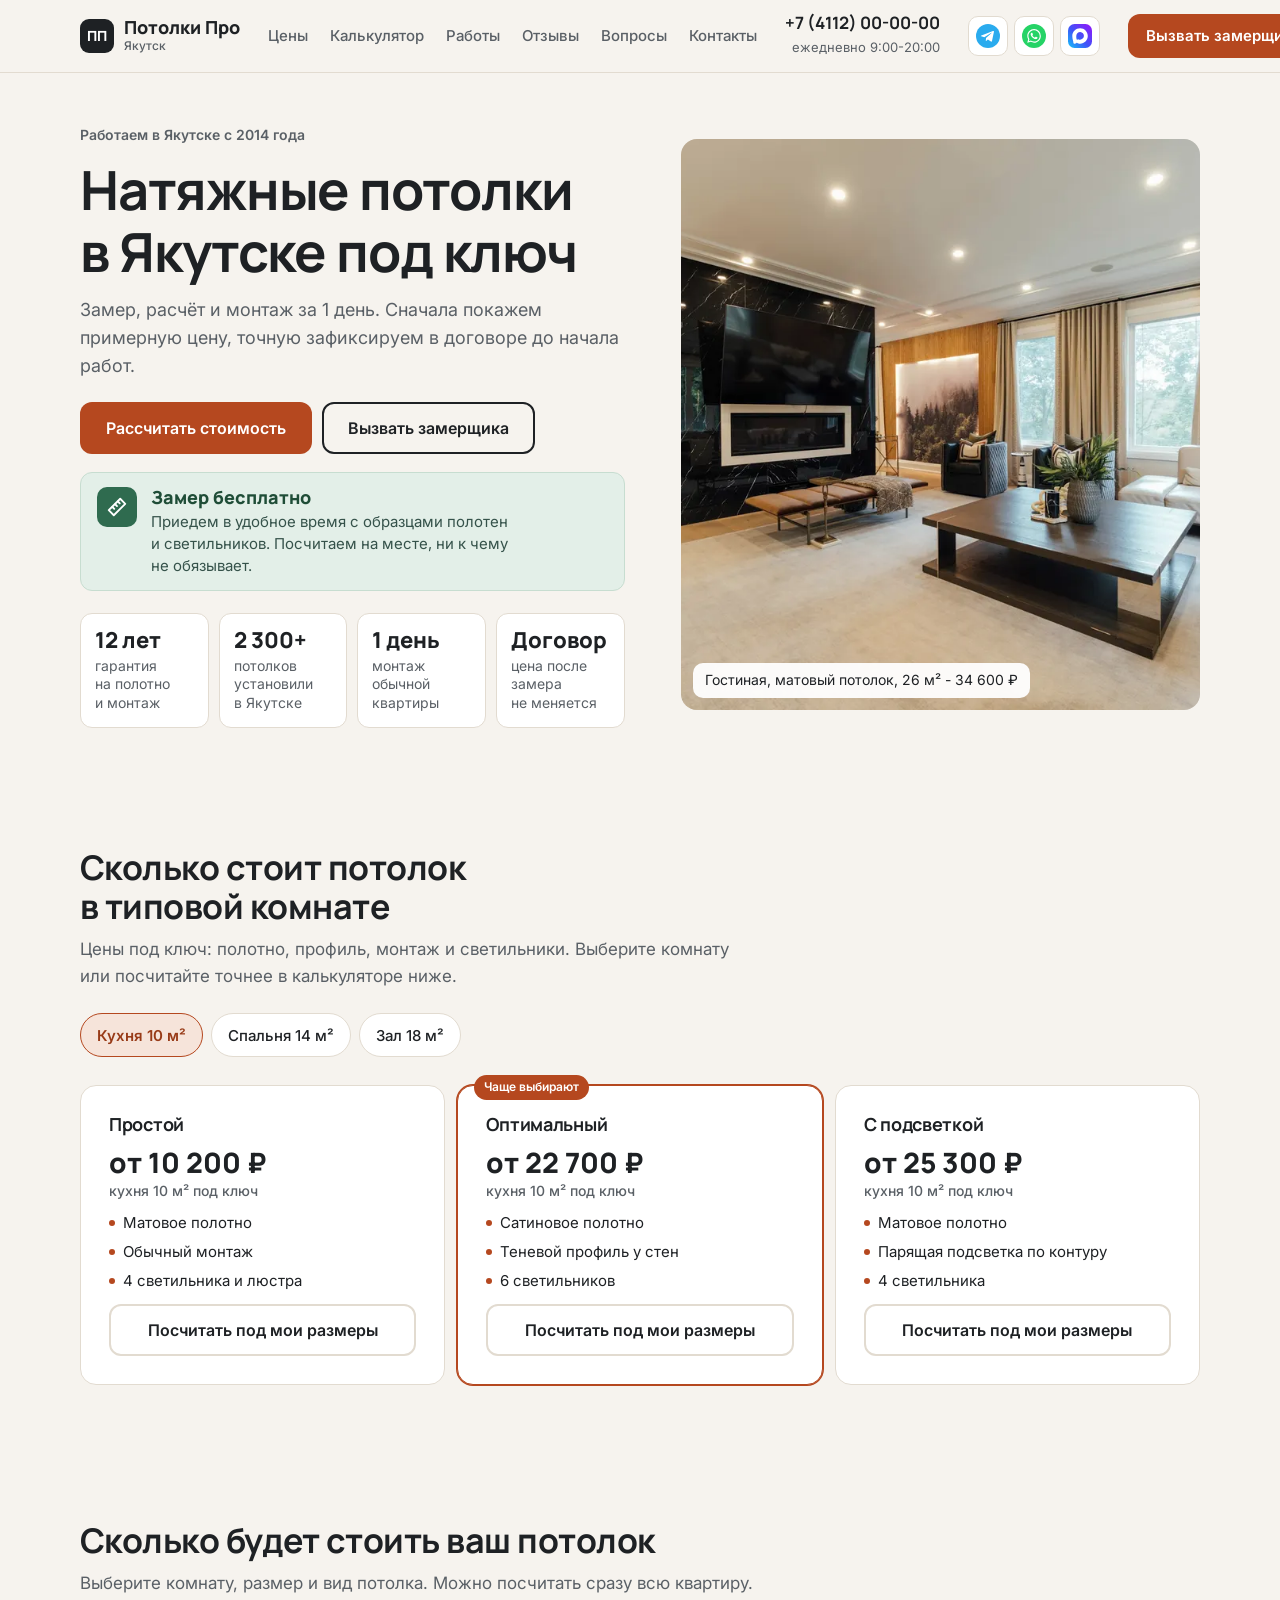
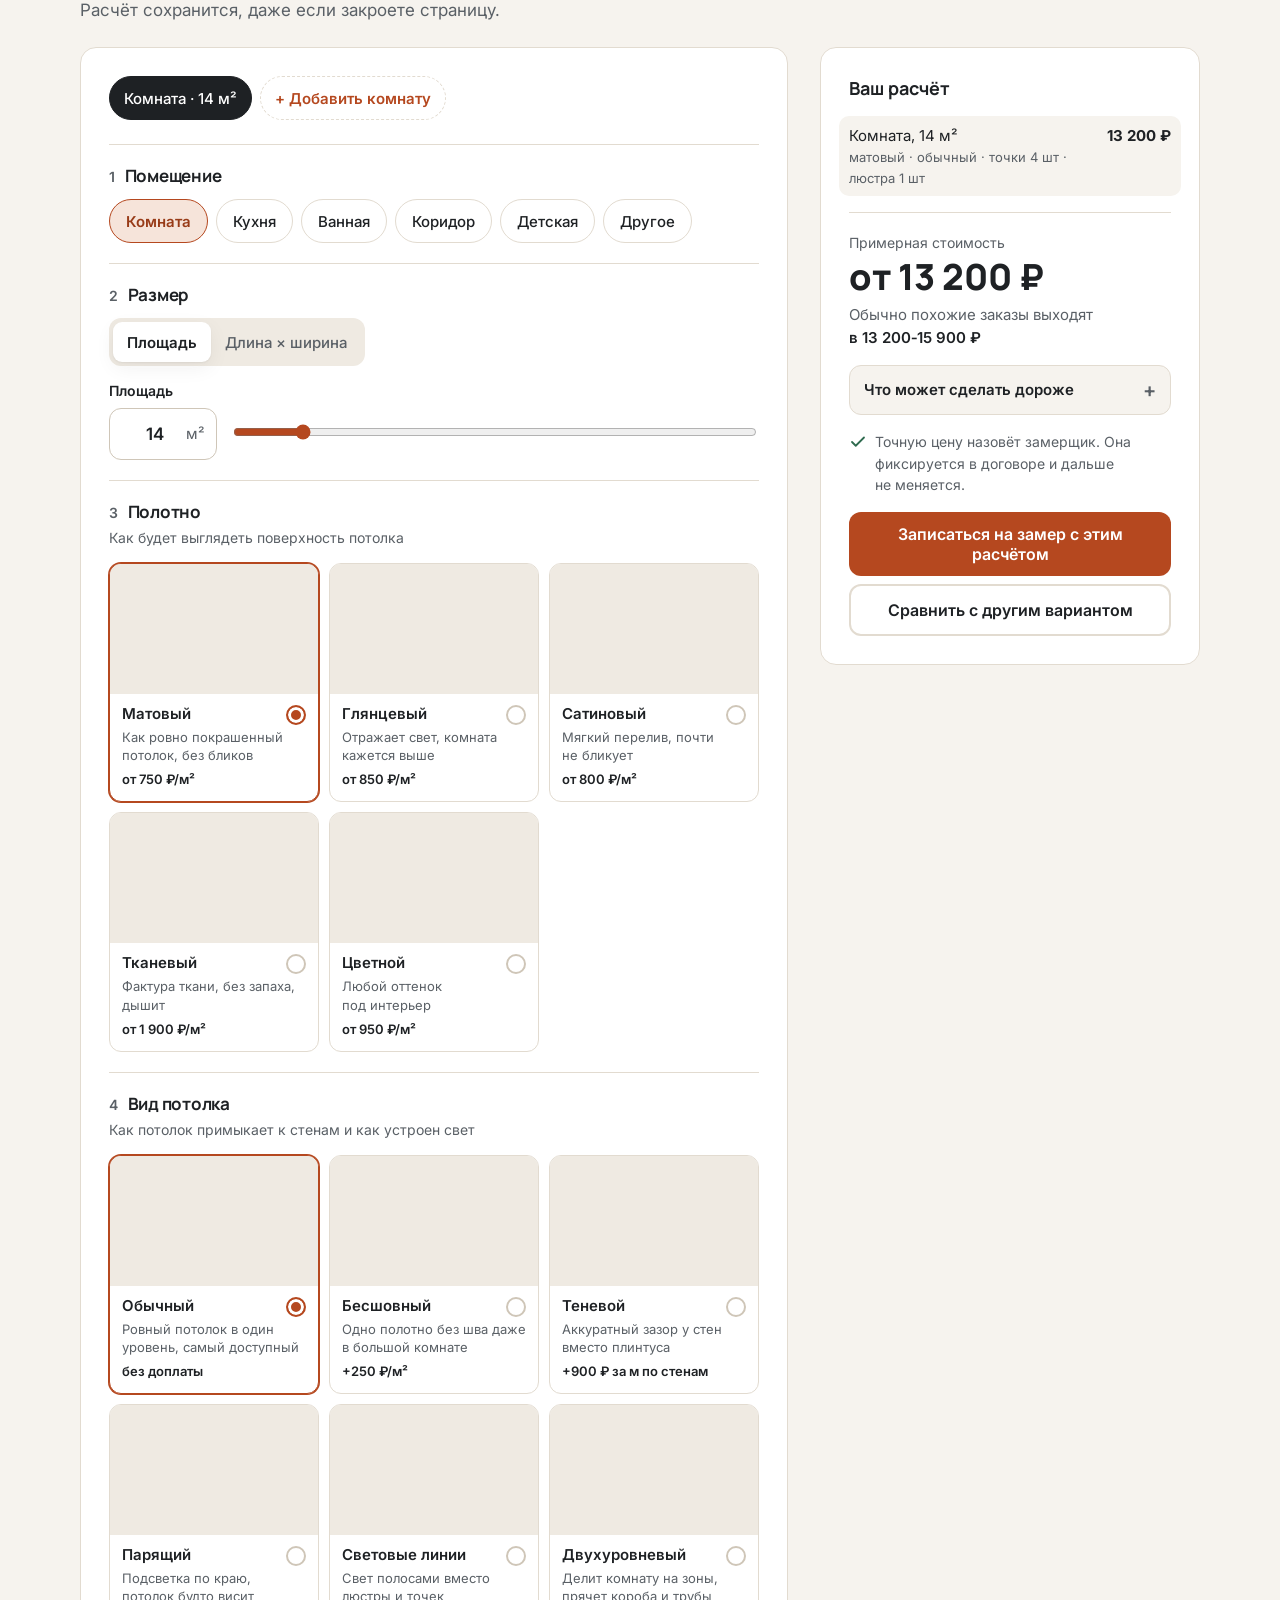
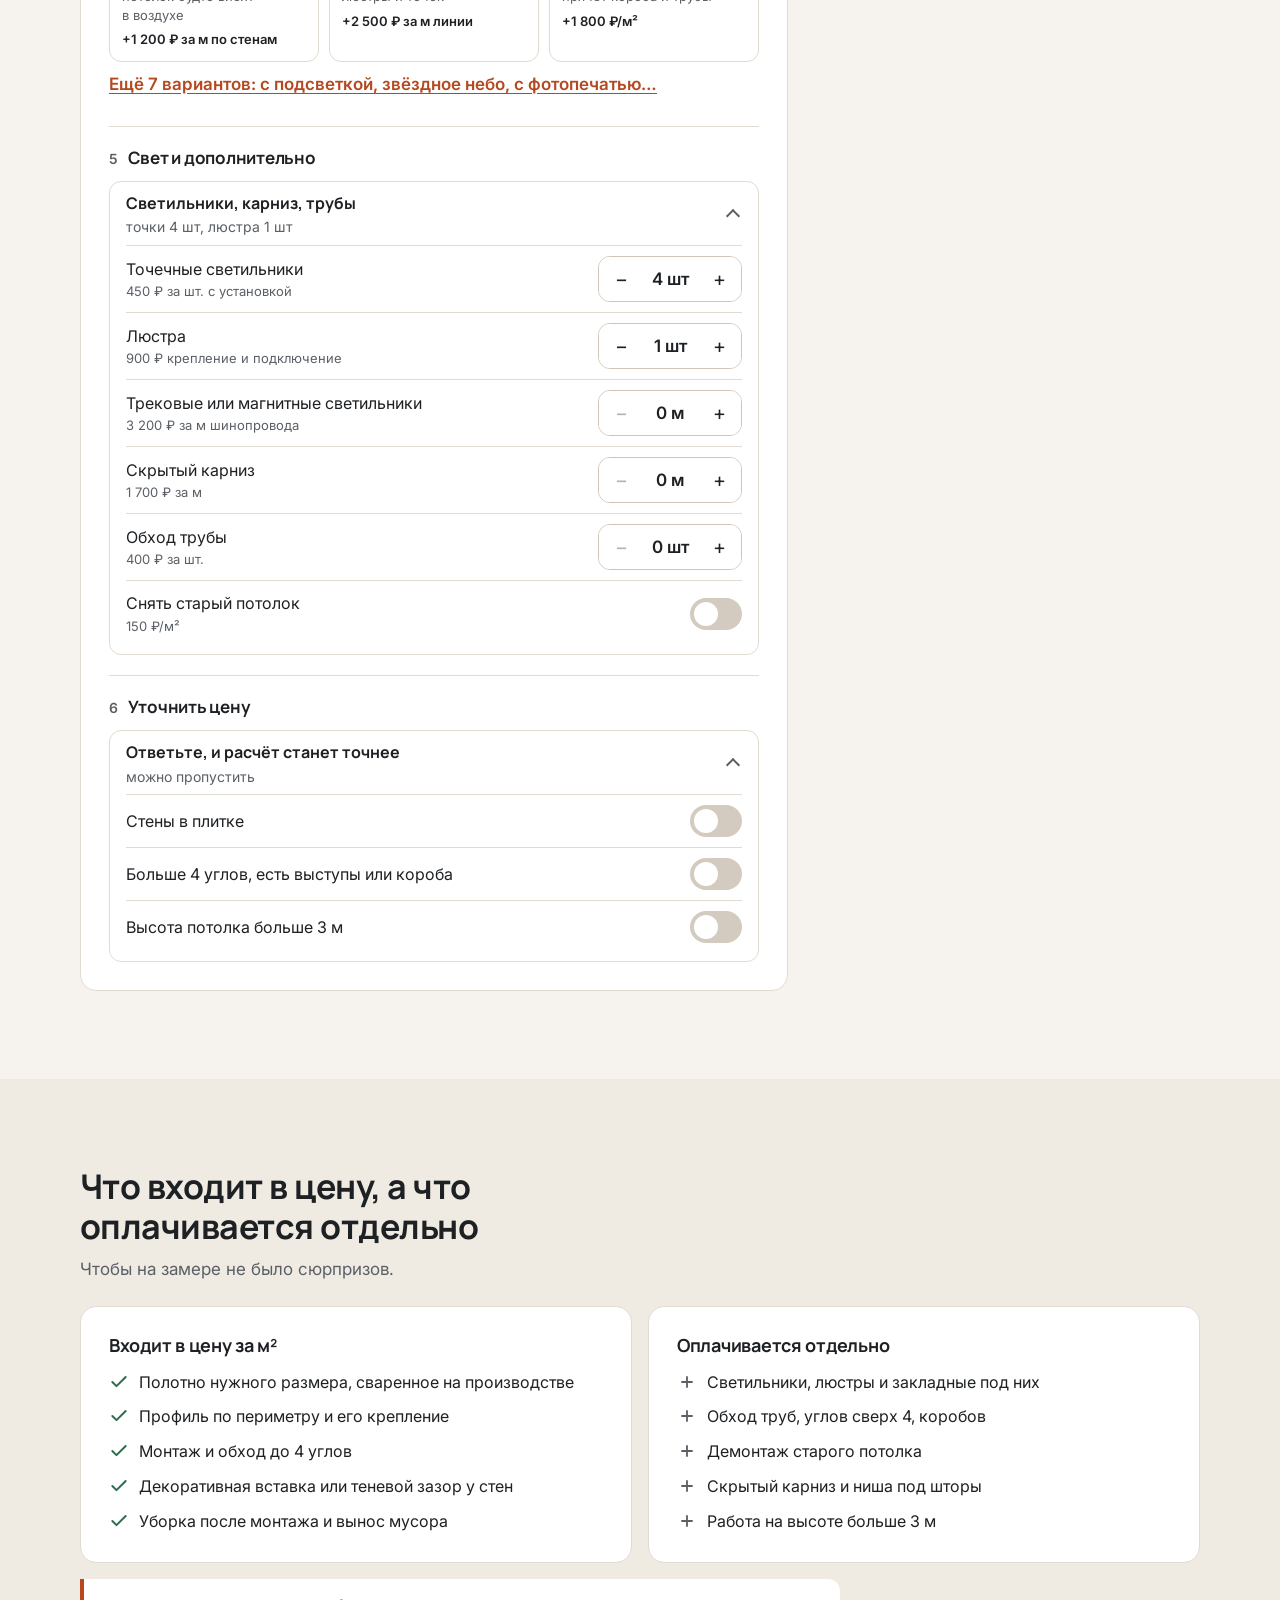
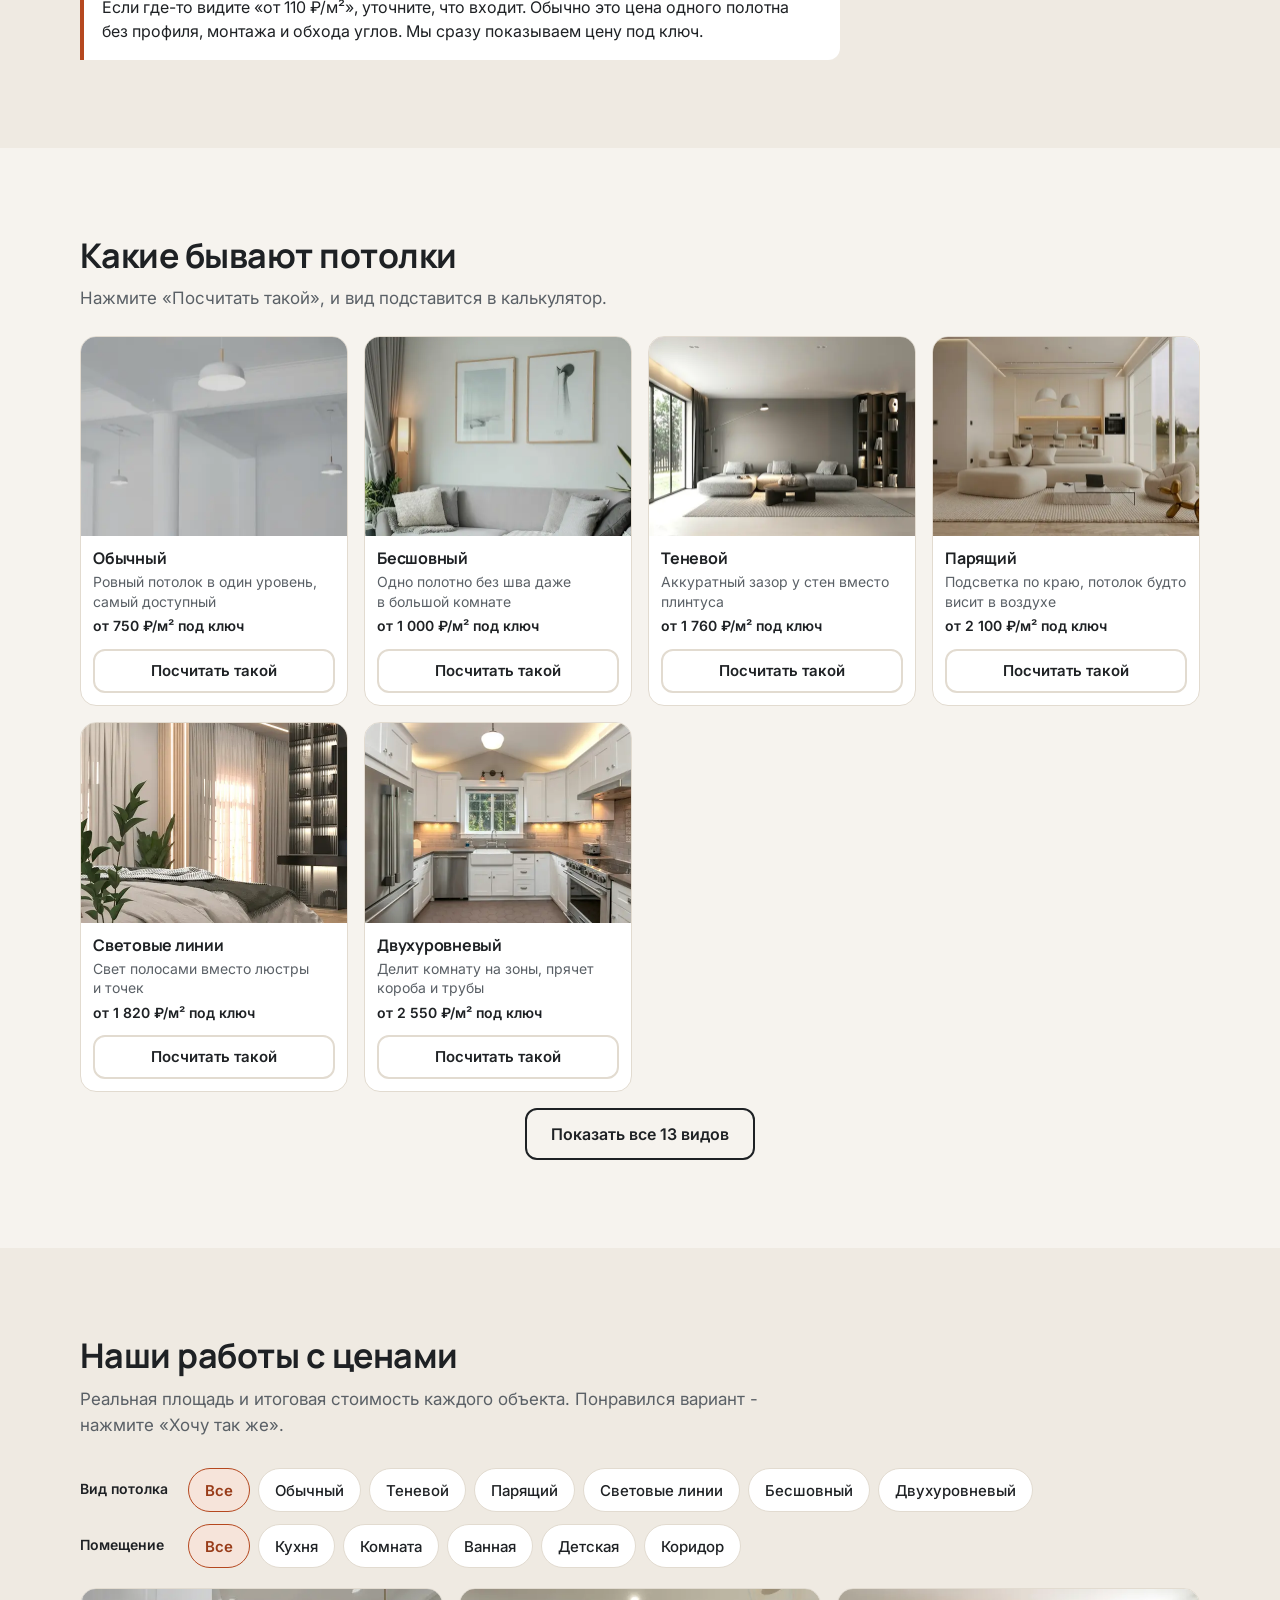
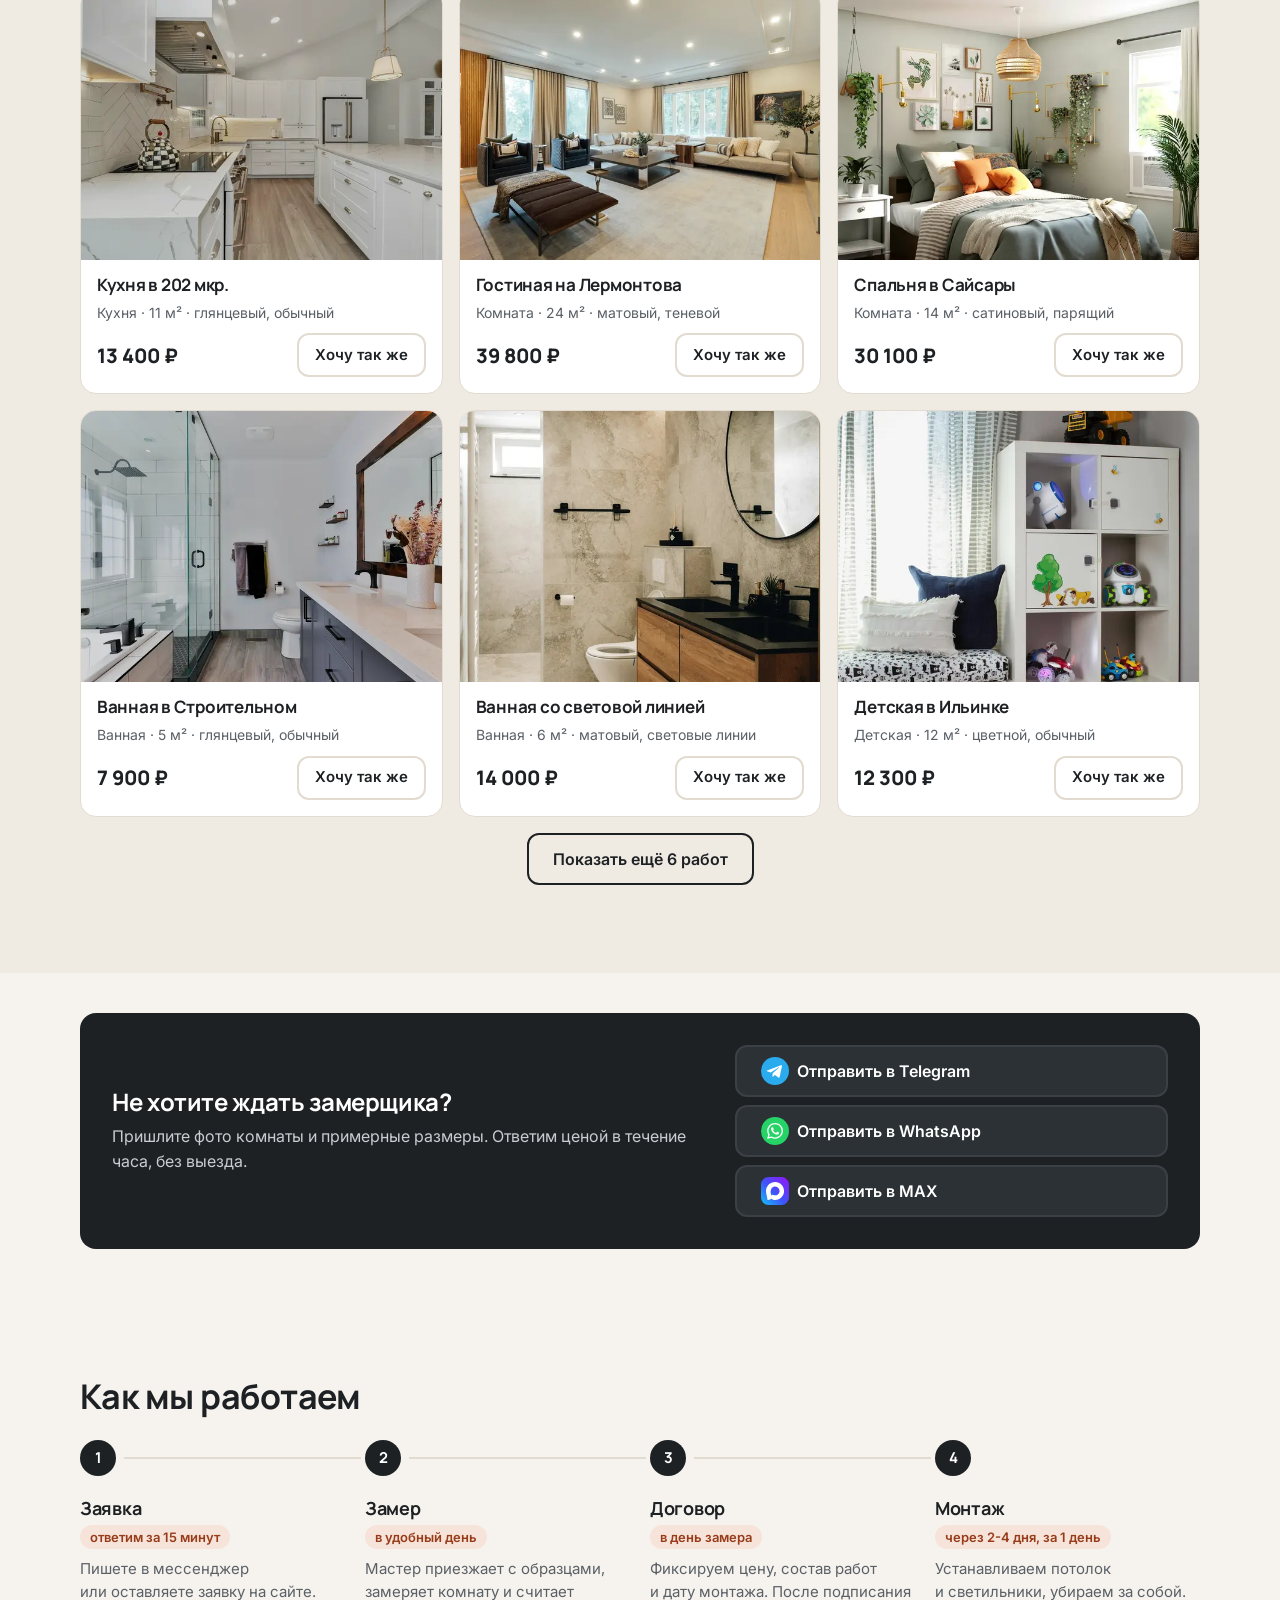
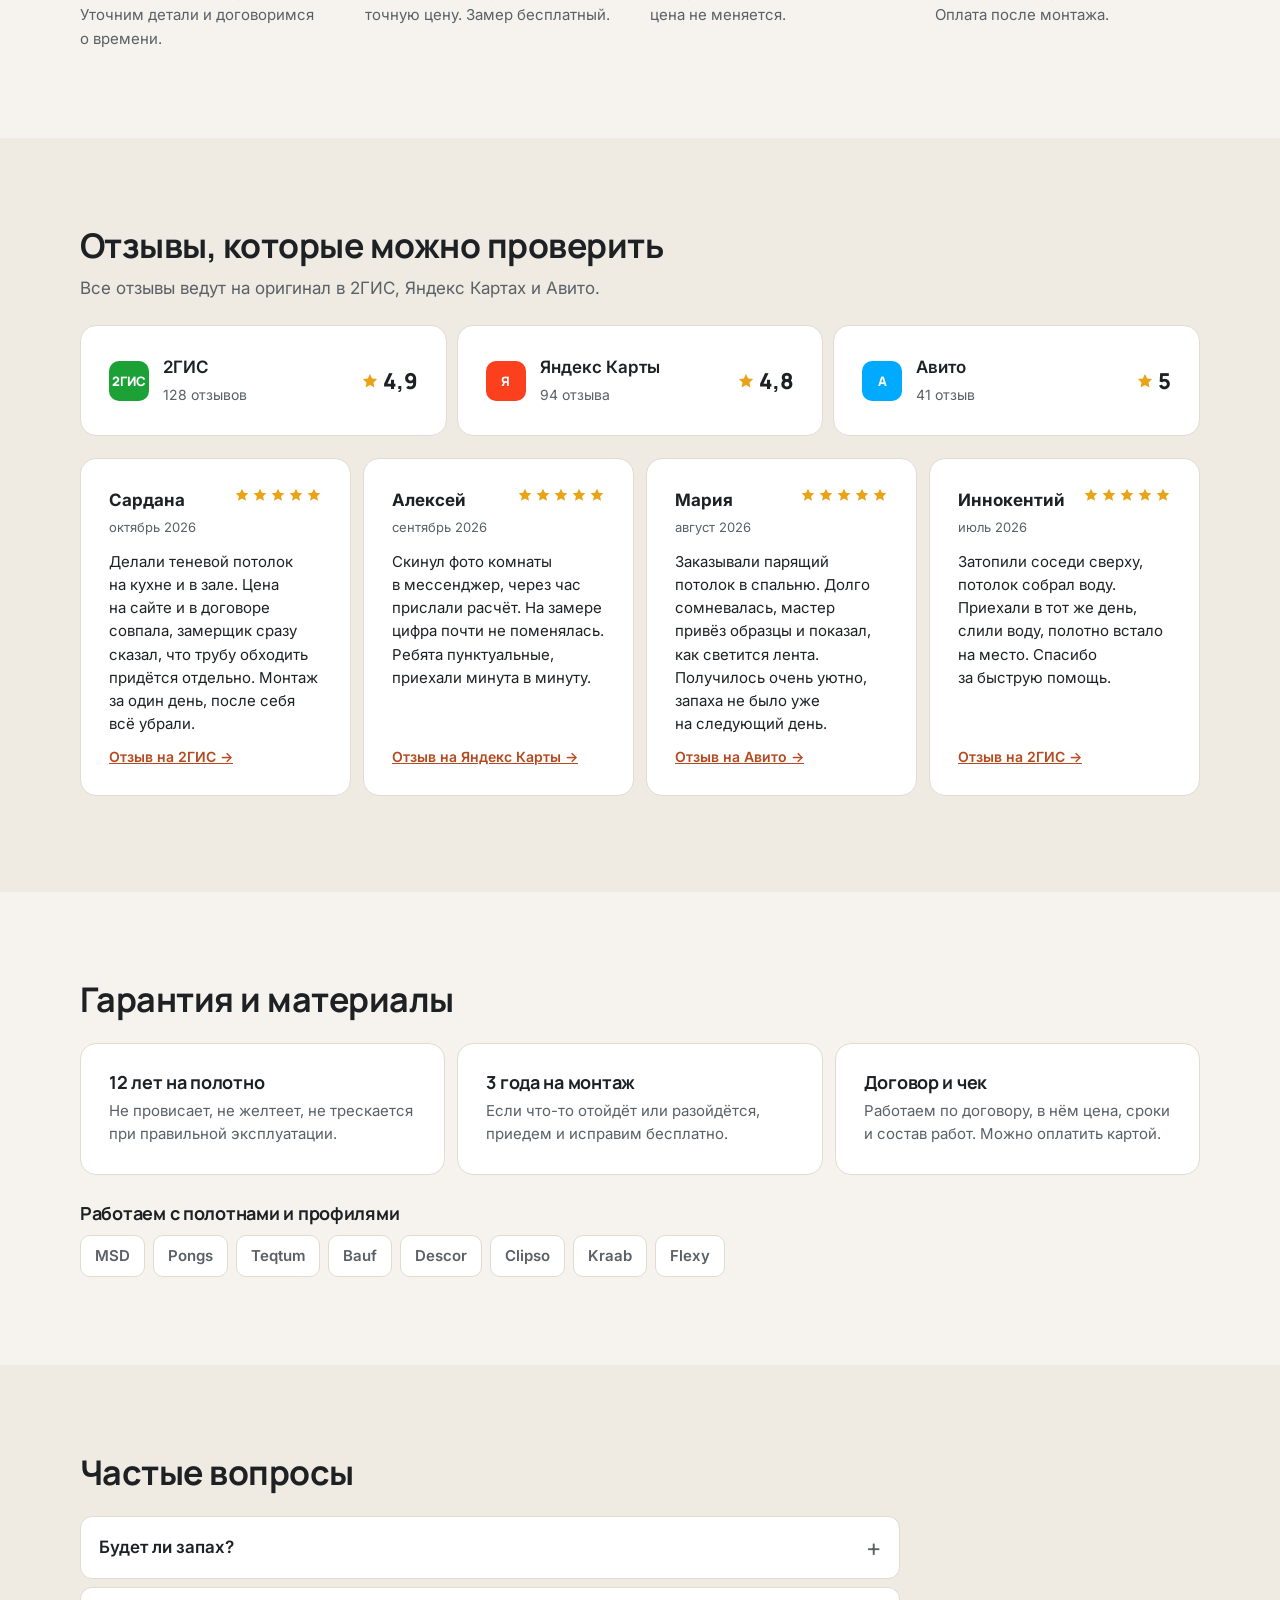
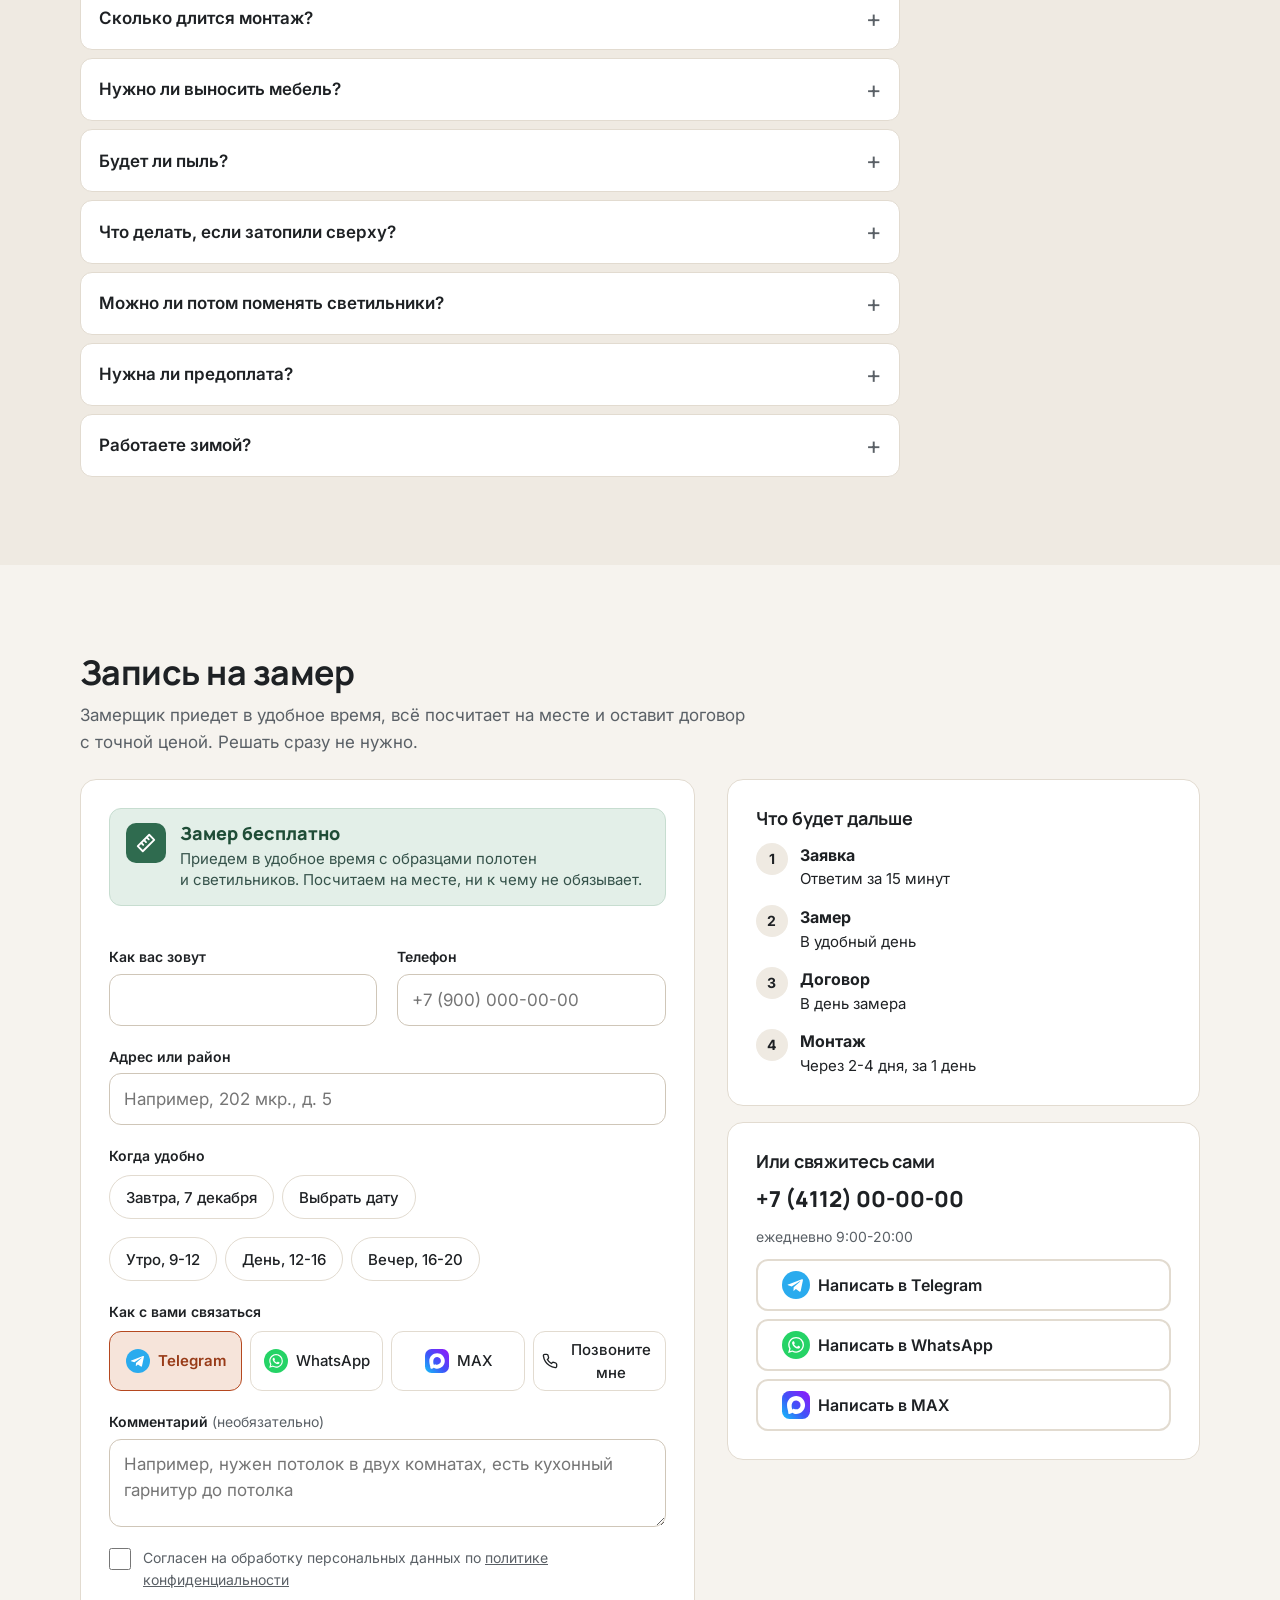
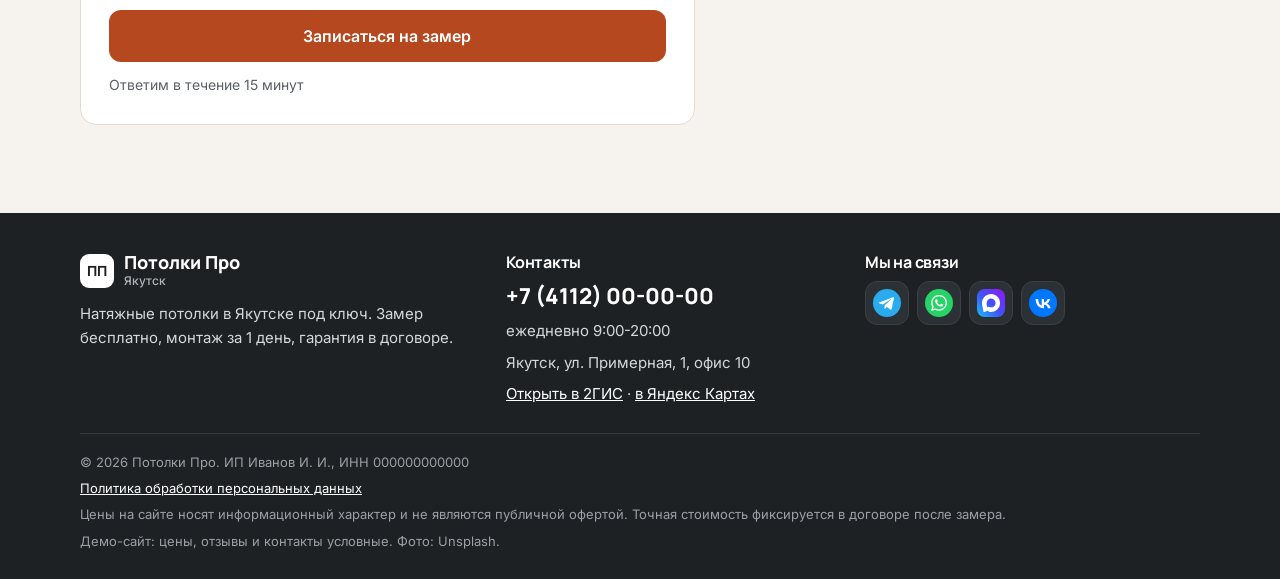
==== index.html @ b4f64ece "Демо-сайт натяжных потолков Co-Authored-By: Claude Opus 5.5 <noreply@anthropic.com>" ====
<!doctype html>
<html lang="ru">
<head>
<meta charset="utf-8">
<meta name="viewport" content="width=device-width, initial-scale=1, viewport-fit=cover">
<!-- SEO: эти строки читают поисковики и соцсети, поменяйте их под клиента (JS они не выполняют) -->
<title>Натяжные потолки в Якутске под ключ - Потолки Про</title>
<meta name="description" content="Натяжные потолки в Якутске: онлайн-расчёт цены за минуту, бесплатный замер, монтаж за 1 день. Цена фиксируется в договоре. Гарантия 12 лет.">
<link rel="canonical" href="https://potolki-demo.github.io/">
<meta property="og:type" content="website">
<meta property="og:locale" content="ru_RU">
<meta property="og:title" content="Натяжные потолки в Якутске под ключ - Потолки Про">
<meta property="og:description" content="Посчитайте цену онлайн и запишитесь на бесплатный замер. Монтаж за 1 день.">
<meta property="og:image" content="https://potolki-demo.github.io/img/og.jpg">
<meta property="og:url" content="https://potolki-demo.github.io/">
<meta name="theme-color" content="#F6F3EE">
<link rel="icon" href="img/favicon.svg" type="image/svg+xml">
<link rel="apple-touch-icon" href="img/icon-180.png">
<link rel="manifest" href="manifest.webmanifest">
<meta name="robots" content="noindex"><!-- демо: не индексировать. Для боевого сайта удалить эту строку -->
<!-- конец SEO-блока -->
<link rel="preconnect" href="https://fonts.googleapis.com">
<link rel="preconnect" href="https://fonts.gstatic.com" crossorigin>
<link rel="preload" as="image" href="img/hero-800.webp" media="(max-width: 1023px)">
<link rel="preload" as="image" href="img/hero-1400.webp" media="(min-width: 1024px)">
<script src="config.js"></script>
<script>
  /* Цвета и шрифты из config.js применяем до отрисовки, чтобы не было мигания */
  (function () {
    var t = (window.SITE_CONFIG || {}).theme || {}, r = document.documentElement.style;
    var map = { accent: "--accent", accentHover: "--accent-hover", accentSoft: "--accent-soft", bg: "--bg", surface2: "--surface-2", text: "--text" };
    for (var k in map) if (t[k]) r.setProperty(map[k], t[k]);
    var h = t.fontHead || "Manrope", b = t.fontBody || "Inter";
    r.setProperty("--font-head", '"' + h + '", system-ui, sans-serif');
    r.setProperty("--font-body", '"' + b + '", system-ui, sans-serif');
    var fams = [h + ":wght@600;700;800"]; if (b !== h) fams.push(b + ":wght@400;500;600");
    var l = document.createElement("link"); l.rel = "stylesheet";
    l.href = "https://fonts.googleapis.com/css2?" + fams.map(function (f) { return "family=" + f.replace(/ /g, "+"); }).join("&") + "&display=swap";
    document.head.appendChild(l);
  })();
</script>
<link rel="stylesheet" href="styles.css">
</head>
<body>
<a class="skip" href="#calc">Перейти к калькулятору</a>

<header class="header" id="header"></header>

<main id="main">
  <section class="hero" id="top"></section>
  <section class="section section--tight" id="prices" aria-labelledby="prices-h"></section>
  <section class="section" id="calc" aria-labelledby="calc-h"></section>
  <section class="section section--alt" id="included" aria-labelledby="included-h"></section>
  <section class="section" id="types" aria-labelledby="types-h"></section>
  <section class="section section--alt" id="works" aria-labelledby="works-h"></section>
  <section class="section section--tight" id="photo-calc"></section>
  <section class="section" id="steps" aria-labelledby="steps-h"></section>
  <section class="section section--alt" id="reviews" aria-labelledby="reviews-h"></section>
  <section class="section" id="guarantee" aria-labelledby="guarantee-h"></section>
  <section class="section section--alt" id="faq" aria-labelledby="faq-h"></section>
  <section class="section" id="booking" aria-labelledby="booking-h"></section>
</main>

<footer class="footer" id="footer"></footer>

<div class="sticky-bar" id="sticky-bar" hidden></div>

<dialog class="lightbox" id="lightbox" aria-label="Фото работы">
  <form method="dialog"><button class="lightbox__close" aria-label="Закрыть">×</button></form>
  <img alt="">
  <p class="lightbox__cap"></p>
</dialog>

<div class="toast" id="toast" role="status" aria-live="polite"></div>

<noscript><p style="padding:20px;text-align:center">Для расчёта стоимости включите JavaScript или позвоните нам.</p></noscript>
<script src="app.js" defer></script>
</body>
</html>
---- styles.css ----
/* Цвета и шрифты задаются в config.js (theme), здесь только значения по умолчанию */
:root {
  --bg: #F6F3EE;
  --surface: #FFFFFF;
  --surface-2: #EFEAE2;
  --line: #E2DBD0;
  --line-strong: #CFC6B8;
  --text: #1E2124;
  --muted: #5A6066;
  --accent: #B5481F;
  --accent-hover: #983B18;
  --accent-soft: #F6E4DA;
  --ok: #2F6B4F;
  --ok-soft: #E3EFE8;
  --error: #B42318;
  --radius: 16px;
  --radius-sm: 12px;
  --font-head: "Manrope", system-ui, sans-serif;
  --font-body: "Inter", system-ui, sans-serif;
  --shadow: 0 1px 2px rgba(30, 33, 36, .06), 0 6px 20px rgba(30, 33, 36, .06);
  --header-h: 60px;
}

*, *::before, *::after { box-sizing: border-box; }
html { -webkit-text-size-adjust: 100%; scroll-behavior: smooth; scroll-padding-top: calc(var(--header-h) + 12px); }
body { margin: 0; background: var(--bg); color: var(--text); font: 400 16px/1.55 var(--font-body); }
body.has-bar { padding-bottom: 76px; }
img { max-width: 100%; display: block; }
h1, h2, h3 { font-family: var(--font-head); line-height: 1.15; margin: 0; letter-spacing: -0.015em; text-wrap: balance; }
h1 { font-size: 34px; font-weight: 700; letter-spacing: -0.02em; }
h2 { font-size: 28px; font-weight: 800; }
h3 { font-size: 18px; font-weight: 700; }
p { margin: 0; }
a { color: inherit; }
button { font: inherit; color: inherit; }
:focus-visible { outline: 3px solid var(--accent); outline-offset: 2px; border-radius: 6px; }
[hidden] { display: none !important; }
.visually-hidden { position: absolute !important; width: 1px; height: 1px; overflow: hidden; clip: rect(0 0 0 0); white-space: nowrap; }
.skip { position: absolute; left: 12px; top: -60px; z-index: 100; background: var(--text); color: #fff; padding: 10px 14px; border-radius: 10px; }
.skip:focus { top: 12px; }

.container { width: 100%; max-width: 1200px; margin: 0 auto; padding: 0 20px; }
.section { padding: 56px 0; }
.section--tight { padding: 32px 0; }
.section--alt { background: var(--surface-2); }
.section__head { max-width: 680px; margin-bottom: 24px; }
.section__head p { color: var(--muted); margin-top: 10px; font-size: 17px; }
.muted { color: var(--muted); }
.small { font-size: 14px; }
.panel { background: var(--surface); border: 1px solid var(--line); border-radius: var(--radius); padding: 20px; min-width: 0; }

/* ---------- Кнопки ---------- */
.btn {
  display: inline-flex; align-items: center; justify-content: center; gap: 8px;
  min-height: 52px; padding: 10px 24px; border-radius: 12px; border: 2px solid transparent;
  font: 600 16px/1.25 var(--font-body); text-decoration: none; text-align: center; cursor: pointer;
  transition: background-color .18s, border-color .18s, color .18s;
}
.btn--primary { background: var(--accent); color: #fff; }
.btn--primary:hover { background: var(--accent-hover); }
.btn--ghost { background: transparent; border-color: var(--text); }
.btn--ghost:hover { background: var(--text); color: #fff; }
.btn--light { background: var(--surface); border-color: var(--line); }
.btn--light:hover { border-color: var(--text); }
.btn--block { width: 100%; }
.btn--sm { min-height: 44px; padding: 8px 16px; font-size: 15px; }
.link-btn { background: none; border: 0; padding: 0; min-height: 44px; color: var(--accent); font-weight: 600; cursor: pointer; text-decoration: underline; text-underline-offset: 3px; }
.link-btn:hover { color: var(--accent-hover); }

/* ---------- Иконки мессенджеров ---------- */
.mi { display: inline-grid; place-items: center; width: 24px; height: 24px; border-radius: 50%; flex: none; color: #fff; }
.mi svg { width: 100%; height: 100%; display: block; }
.mi--lg { width: 28px; height: 28px; }
.socials { display: flex; gap: 8px; flex-wrap: wrap; }
.social { width: 44px; height: 44px; border-radius: 12px; display: grid; place-items: center; background: var(--surface); border: 1px solid var(--line); transition: border-color .18s; }
.social:hover { border-color: var(--text); }
.social .mi { width: 28px; height: 28px; }

/* ---------- Шапка ---------- */
.header { position: sticky; top: 0; z-index: 40; background: rgba(246, 243, 238, .97); border-bottom: 1px solid var(--line); }
.header__row { display: flex; align-items: center; gap: 12px; height: var(--header-h); }
.logo { display: flex; align-items: center; gap: 10px; text-decoration: none; font: 800 18px/1 var(--font-head); white-space: nowrap; }
.logo__mark { width: 34px; height: 34px; border-radius: 9px; background: var(--text); display: grid; place-items: center; color: #fff; font-size: 14px; flex: none; }
.logo__img { height: 36px; width: auto; }
.logo__city { display: block; font: 500 12px/1.2 var(--font-body); color: var(--muted); margin-top: 3px; }
.nav { display: none; }
.header__contacts { display: none; }
.header__msg { display: none; }
.header__actions { margin-left: auto; display: flex; gap: 8px; align-items: center; }
.icon-btn { width: 44px; height: 44px; border-radius: 12px; border: 1px solid var(--line); background: var(--surface); display: grid; place-items: center; cursor: pointer; text-decoration: none; }
.icon-btn svg { width: 20px; height: 20px; }
.header__cta { display: none; }
.mnav { border-top: 1px solid var(--line); background: var(--bg); padding: 8px 20px 20px; }
.mnav a.mnav__link { display: flex; align-items: center; min-height: 48px; text-decoration: none; font-size: 17px; font-weight: 500; border-bottom: 1px solid var(--line); }
.mnav__bottom { display: grid; gap: 12px; margin-top: 16px; }
.mnav__phone { font: 700 20px var(--font-head); text-decoration: none; }

/* ---------- Первый экран ---------- */
.hero { padding: 24px 0 40px; }
.hero__grid { display: grid; gap: 24px; }
.hero__eyebrow { display: inline-block; font-size: 14px; font-weight: 600; color: var(--muted); margin-bottom: 12px; }
.hero__lead { font-size: 18px; color: var(--muted); margin-top: 14px; max-width: 34em; }
.hero__cta { display: grid; gap: 10px; margin-top: 22px; }
.measure {
  display: flex; gap: 14px; align-items: flex-start; margin-top: 18px;
  background: var(--ok-soft); border: 1px solid #C7DDD0; border-radius: var(--radius-sm); padding: 14px 16px;
}
.measure__icon { width: 40px; height: 40px; border-radius: 10px; background: var(--ok); color: #fff; display: grid; place-items: center; flex: none; }
.measure__icon svg { width: 22px; height: 22px; }
.measure__title { font: 800 18px/1.2 var(--font-head); color: #1F4D37; display: block; }
.measure__text { font-size: 15px; color: #35524A; margin-top: 3px; display: block; line-height: 1.45; }
.facts { display: grid; grid-template-columns: 1fr 1fr; gap: 10px; margin: 22px 0 0; padding: 0; list-style: none; }
.fact { background: var(--surface); border: 1px solid var(--line); border-radius: var(--radius-sm); padding: 14px; }
.fact__num { font: 800 22px/1.1 var(--font-head); display: block; white-space: nowrap; }
.fact__txt { font-size: 14px; color: var(--muted); display: block; margin-top: 4px; line-height: 1.35; }
.hero__media { position: relative; border-radius: var(--radius); overflow: hidden; background: var(--surface-2); aspect-ratio: 4 / 3; }
.hero__media img { width: 100%; height: 100%; object-fit: cover; }
.photo-cap { position: absolute; left: 12px; bottom: 12px; right: 12px; width: fit-content; max-width: calc(100% - 24px); background: rgba(255, 255, 255, .94); border-radius: 10px; padding: 8px 12px; font-size: 14px; line-height: 1.35; }

/* ---------- Чипы, переключатели ---------- */
.chips { display: flex; flex-wrap: wrap; gap: 8px; margin-top: 12px; }
.chip { min-height: 44px; padding: 8px 16px; border-radius: 999px; border: 1px solid var(--line); background: var(--surface); font-size: 15px; font-weight: 500; cursor: pointer; display: inline-flex; align-items: center; gap: 6px; transition: border-color .18s, background-color .18s; text-align: left; }
.chip:hover { border-color: var(--text); }
.chip:disabled { opacity: .45; cursor: not-allowed; text-decoration: line-through; }
.chip:disabled:hover { border-color: var(--line); }
.chip[aria-pressed="true"] { background: var(--accent-soft); border-color: var(--accent); color: var(--accent-hover); font-weight: 600; }
.chips--scroll { flex-wrap: nowrap; overflow-x: auto; margin-left: -20px; margin-right: -20px; padding: 0 20px 4px; scrollbar-width: none; }
.chips--scroll::-webkit-scrollbar { display: none; }
.chips--scroll .chip { flex: none; white-space: nowrap; }
.segmented { display: inline-flex; padding: 4px; background: var(--surface-2); border-radius: 12px; margin-top: 12px; }
.segmented button { min-height: 40px; padding: 0 14px; border: 0; border-radius: 9px; background: transparent; font-size: 15px; font-weight: 500; color: var(--muted); cursor: pointer; }
.segmented button[aria-pressed="true"] { background: var(--surface); color: var(--text); font-weight: 600; box-shadow: var(--shadow); }

/* ---------- Готовые наборы ---------- */
.sets { display: flex; gap: 12px; overflow-x: auto; scroll-snap-type: x mandatory; margin: 16px -20px 0; padding: 4px 20px 8px; scrollbar-width: none; }
.sets::-webkit-scrollbar { display: none; }
.set { flex: 0 0 82%; scroll-snap-align: center; display: flex; flex-direction: column; gap: 12px; position: relative; }
.set--popular { border-color: var(--accent); box-shadow: 0 0 0 1px var(--accent); }
.set__badge { position: absolute; top: -11px; left: 16px; background: var(--accent); color: #fff; font-size: 12px; font-weight: 600; padding: 3px 10px; border-radius: 999px; }
.set__price { font: 800 28px/1.1 var(--font-head); }
.set__price small { font: 500 14px var(--font-body); color: var(--muted); display: block; margin-top: 4px; }
.set ul { margin: 0; padding: 0; list-style: none; display: grid; gap: 6px; font-size: 15px; }
.set li { display: flex; gap: 8px; }
.set li::before { content: ""; width: 6px; height: 6px; border-radius: 50%; background: var(--accent); margin-top: 9px; flex: none; }
.set .btn { margin-top: auto; }

/* ---------- Калькулятор ---------- */
.calc { display: grid; grid-template-columns: minmax(0, 1fr); gap: 20px; align-items: start; }
.rooms { display: flex; gap: 8px; overflow-x: auto; margin: 0 -20px; padding: 0 20px 4px; scrollbar-width: none; }
.rooms::-webkit-scrollbar { display: none; }
.room-tab { flex: none; min-height: 44px; padding: 0 14px; border-radius: 999px; border: 1px solid var(--line); background: var(--surface); font-size: 15px; font-weight: 500; cursor: pointer; white-space: nowrap; }
.room-tab[aria-selected="true"] { background: var(--text); border-color: var(--text); color: #fff; }
.room-tab--add { border-style: dashed; color: var(--accent); font-weight: 600; }
.step { padding-top: 20px; margin-top: 20px; border-top: 1px solid var(--line); }
.step:first-of-type { border-top: 0; margin-top: 4px; }
.step__title { font: 700 17px/1.3 var(--font-head); display: flex; gap: 10px; align-items: baseline; margin: 0; }
.step__n { color: var(--muted); font-weight: 600; font-size: 14px; font-family: var(--font-body); }
.step__hint { color: var(--muted); font-size: 14px; margin-top: 4px; }
.size-row { display: flex; align-items: flex-end; gap: 10px; margin-top: 14px; flex-wrap: wrap; }
.size-area { display: flex; align-items: center; gap: 14px; margin-top: 14px; }
.range { flex: 1; accent-color: var(--accent); height: 44px; min-width: 0; }
.field { display: grid; gap: 6px; align-content: start; }
.field label, .field__label { font-size: 14px; font-weight: 600; }
.field__opt { font-weight: 400; color: var(--muted); }
.input { min-height: 52px; width: 100%; padding: 0 14px; border: 1px solid var(--line-strong); border-radius: 12px; background: #fff; font: 400 17px var(--font-body); color: var(--text); }
textarea.input { padding: 12px 14px; min-height: 88px; resize: vertical; line-height: 1.5; }
.input:focus { outline: 3px solid var(--accent-soft); border-color: var(--accent); }
.input--num { width: 108px; text-align: center; font-weight: 600; padding-right: 30px; }
.input-unit { position: relative; }
.input-unit span { position: absolute; right: 12px; top: 50%; transform: translateY(-50%); color: var(--muted); font-size: 15px; pointer-events: none; }
.size-x { font-size: 20px; color: var(--muted); padding-bottom: 13px; }
.size-total { padding-bottom: 14px; }
.size-total b { font-family: var(--font-head); font-size: 18px; }
.field__error { color: var(--error); font-size: 14px; }
.input[aria-invalid="true"] { border-color: var(--error); }

/* Карточки с фото */
.options { display: grid; grid-auto-flow: column; grid-auto-columns: 44%; gap: 10px; overflow-x: auto; scroll-snap-type: x proximity; margin: 14px -20px 0; padding: 2px 20px 6px; scrollbar-width: none; }
.options::-webkit-scrollbar { display: none; }
.option { text-align: left; padding: 0; border: 1px solid var(--line); border-radius: 12px; background: var(--surface); cursor: pointer; overflow: hidden; display: flex; flex-direction: column; scroll-snap-align: start; transition: border-color .18s, box-shadow .18s; }
.option:hover { border-color: #B9AE9E; }
.option[aria-pressed="true"] { border-color: var(--accent); box-shadow: 0 0 0 1px var(--accent); }
.option img { width: 100%; aspect-ratio: 16 / 10; object-fit: cover; background: var(--surface-2); }
.option__body { padding: 10px 12px 12px; display: grid; gap: 3px; }
.option__title { font-weight: 600; font-size: 15px; display: flex; justify-content: space-between; gap: 6px; line-height: 1.3; }
.option__check { width: 20px; height: 20px; border-radius: 50%; border: 2px solid var(--line-strong); flex: none; margin-top: 1px; }
.option[aria-pressed="true"] .option__check { border-color: var(--accent); background: var(--accent); box-shadow: inset 0 0 0 3px #fff; }
.option__desc { font-size: 13px; color: var(--muted); line-height: 1.4; }
.option__price { font-size: 13px; font-weight: 600; margin-top: 2px; }
.scroll-hint { font-size: 13px; color: var(--muted); margin-top: 6px; }

/* Раскрывающиеся группы (допы, уточнения) */
.group { border: 1px solid var(--line); border-radius: 12px; margin-top: 12px; background: var(--surface); }
.group > summary { min-height: 56px; display: flex; align-items: center; gap: 12px; padding: 8px 16px; cursor: pointer; list-style: none; }
.group > summary::-webkit-details-marker { display: none; }
.group > summary::after { content: ""; width: 10px; height: 10px; border-right: 2px solid var(--muted); border-bottom: 2px solid var(--muted); transform: rotate(45deg); margin: -4px 4px 0 auto; transition: transform .18s; flex: none; }
.group[open] > summary::after { transform: rotate(225deg); margin-top: 4px; }
.group__title { font: 700 16px/1.3 var(--font-head); }
.group__sum { display: block; font: 400 14px/1.35 var(--font-body); color: var(--muted); margin-top: 2px; }
.group__body { padding: 0 16px 8px; }
.extra { display: flex; align-items: center; justify-content: space-between; gap: 12px; padding: 10px 0; border-top: 1px solid var(--line); }
.extra__name { font-size: 16px; cursor: default; }
.extra__price { display: block; font-size: 13px; color: var(--muted); }
.stepper { display: inline-flex; align-items: center; border: 1px solid var(--line-strong); border-radius: 12px; overflow: hidden; flex: none; }
.stepper button { width: 44px; height: 44px; border: 0; background: var(--surface); font-size: 20px; cursor: pointer; }
.stepper button:hover { background: var(--surface-2); }
.stepper button:disabled { color: #B9B2A7; cursor: default; background: var(--surface); }
.stepper output { min-width: 54px; text-align: center; font-weight: 600; }
.switch { position: relative; width: 52px; height: 32px; flex: none; }
.switch input { position: absolute; opacity: 0; inset: 0; margin: 0; cursor: pointer; z-index: 1; }
.switch span { position: absolute; inset: 0; background: #D3CBBF; border-radius: 999px; transition: background-color .18s; }
.switch span::after { content: ""; position: absolute; left: 4px; top: 4px; width: 24px; height: 24px; border-radius: 50%; background: #fff; transition: transform .18s; }
.switch input:checked + span { background: var(--accent); }
.switch input:checked + span::after { transform: translateX(20px); }
.switch input:focus-visible + span { outline: 3px solid var(--accent); outline-offset: 2px; }
.room-remove { margin-top: 16px; color: var(--muted); }

/* Результат */
.result { display: grid; grid-template-columns: minmax(0, 1fr); gap: 16px; }
.result__title { font: 700 18px var(--font-head); }
.result__rooms { list-style: none; margin: 0; padding: 0; display: grid; gap: 4px; }
.result__room { display: flex; justify-content: space-between; gap: 12px; font-size: 15px; padding: 8px 10px; margin: 0 -10px; border-radius: 10px; cursor: pointer; border: 0; background: none; text-align: left; width: calc(100% + 20px); }
.result__room:hover { background: var(--bg); }
.result__room[aria-current="true"] { background: var(--bg); }
.result__room small { display: block; color: var(--muted); font-size: 13px; }
.result__room b { white-space: nowrap; }
.result__total { border-top: 1px solid var(--line); padding-top: 16px; }
.result__from { font: 800 36px/1.1 var(--font-head); display: block; margin-top: 2px; }
.result__range { font-size: 15px; color: var(--muted); margin-top: 6px; }
.result__range b { color: var(--text); font-weight: 600; }
.details { border: 1px solid var(--line); border-radius: 12px; background: var(--bg); }
.details summary { min-height: 48px; display: flex; align-items: center; justify-content: space-between; padding: 0 14px; cursor: pointer; font-weight: 600; font-size: 15px; list-style: none; }
.details summary::-webkit-details-marker { display: none; }
.details summary::after { content: "+"; font-size: 20px; color: var(--muted); }
.details[open] summary::after { content: "−"; }
.details ul { margin: 0; padding: 0 14px 14px 32px; font-size: 14px; color: var(--muted); display: grid; gap: 4px; }
.note { font-size: 14px; color: var(--muted); display: flex; gap: 8px; }
.note svg { flex: none; width: 18px; height: 18px; margin-top: 2px; color: var(--ok); }
.result__actions { display: grid; gap: 8px; }
.compare { border: 1px dashed var(--line-strong); border-radius: 12px; padding: 14px; display: grid; gap: 12px; }
.compare__cols { display: grid; grid-template-columns: 1fr 1fr; gap: 10px; }
.compare__col { background: var(--bg); border-radius: 10px; padding: 10px; font-size: 14px; }
.compare__col b { display: block; font: 800 18px/1.2 var(--font-head); margin-top: 4px; }
.compare__col--b { background: var(--accent-soft); }
.compare select { width: 100%; min-height: 44px; border: 1px solid var(--line-strong); border-radius: 10px; padding: 0 10px; background: #fff; font-size: 15px; margin-top: 4px; }
.compare__diff { font-size: 14px; font-weight: 600; }
.compare__actions { display: flex; gap: 8px; flex-wrap: wrap; }

/* ---------- Что входит ---------- */
.incl { display: grid; gap: 16px; }
.incl ul { list-style: none; margin: 14px 0 0; padding: 0; display: grid; gap: 10px; }
.incl li { display: flex; gap: 10px; font-size: 16px; }
.incl li svg { width: 20px; height: 20px; flex: none; margin-top: 2px; }
.incl__yes svg { color: var(--ok); }
.incl__no svg { color: var(--muted); }
.cheap { background: var(--surface); border-left: 4px solid var(--accent); border-radius: 0 var(--radius-sm) var(--radius-sm) 0; padding: 16px 18px; font-size: 16px; max-width: 760px; }

/* ---------- Виды потолков ---------- */
.types { display: grid; grid-template-columns: 1fr 1fr; gap: 12px; }
.type { display: flex; flex-direction: column; overflow: hidden; padding: 0; }
.type img { width: 100%; aspect-ratio: 4 / 3; object-fit: cover; background: var(--surface-2); }
.type__body { padding: 12px; display: grid; gap: 4px; flex: 1; align-content: start; }
.type__title { font: 700 16px/1.25 var(--font-head); }
.type__desc { font-size: 14px; color: var(--muted); line-height: 1.4; }
.type__price { font-size: 14px; font-weight: 600; }
.type__btn { margin: 0 12px 12px; }
.more-row { margin-top: 16px; text-align: center; }

/* ---------- Галерея ---------- */
.filters { display: grid; gap: 2px; margin-bottom: 16px; }
.works { display: grid; grid-template-columns: 1fr; gap: 16px; }
.work { overflow: hidden; padding: 0; display: flex; flex-direction: column; }
.work__img { position: relative; border: 0; padding: 0; cursor: zoom-in; display: block; width: 100%; background: var(--surface-2); }
.work__img img { width: 100%; aspect-ratio: 4 / 3; object-fit: cover; }
.work__body { padding: 14px 16px 16px; display: grid; gap: 6px; flex: 1; align-content: start; }
.work__title { font: 700 17px/1.3 var(--font-head); }
.work__meta { font-size: 14px; color: var(--muted); }
.work__price { font: 800 20px var(--font-head); }
.work__foot { display: flex; align-items: center; justify-content: space-between; gap: 12px; margin-top: 4px; }
.empty { color: var(--muted); padding: 20px 0; }

/* ---------- Фото для расчёта ---------- */
.photo-cta { background: var(--text); color: #fff; border-radius: var(--radius); padding: 24px 20px; display: grid; gap: 16px; }
.photo-cta h2 { font-size: 24px; }
.photo-cta p { color: #C9CDD1; font-size: 16px; margin-top: 8px; max-width: 36em; }
.photo-cta__btns { display: grid; gap: 8px; }
.photo-cta .btn { background: #2C3135; color: #fff; border-color: #3A4045; justify-content: flex-start; }
.photo-cta .btn:hover { background: #3A4045; }

/* ---------- Шаги ---------- */
.steps { list-style: none; margin: 0; padding: 0; display: grid; gap: 0; counter-reset: s; }
.steps li { position: relative; padding: 0 0 24px 52px; }
.steps li::before { counter-increment: s; content: counter(s); position: absolute; left: 0; top: 0; width: 36px; height: 36px; border-radius: 50%; background: var(--text); color: #fff; display: grid; place-items: center; font: 700 15px var(--font-head); }
.steps li::after { content: ""; position: absolute; left: 17px; top: 40px; bottom: 4px; width: 2px; background: var(--line); }
.steps li:last-child::after { display: none; }
.steps h3 { font-size: 18px; padding-top: 6px; }
.steps__time { display: inline-block; font-size: 13px; font-weight: 600; color: var(--accent-hover); background: var(--accent-soft); border-radius: 999px; padding: 2px 10px; margin-top: 6px; }
.steps p { color: var(--muted); margin-top: 8px; font-size: 15px; }

/* ---------- Отзывы ---------- */
.rsites { display: grid; gap: 10px; margin-bottom: 20px; }
.rsite { display: flex; align-items: center; gap: 14px; text-decoration: none; padding: 14px 16px; transition: border-color .18s; }
.rsite:hover { border-color: var(--text); }
.rsite__logo { width: 40px; height: 40px; border-radius: 10px; display: grid; place-items: center; font: 800 13px var(--font-head); color: #fff; flex: none; }
.rsite__name { font-weight: 600; }
.rsite__meta { font-size: 14px; color: var(--muted); }
.rsite__rating { margin-left: auto; font: 800 22px var(--font-head); display: flex; align-items: center; gap: 4px; }
.rsite__rating svg { width: 18px; height: 18px; color: #E8A317; }
.reviews { display: flex; gap: 12px; overflow-x: auto; scroll-snap-type: x mandatory; margin: 0 -20px; padding: 2px 20px 8px; scrollbar-width: none; }
.reviews::-webkit-scrollbar { display: none; }
.review { flex: 0 0 86%; scroll-snap-align: center; display: flex; flex-direction: column; gap: 10px; }
.review__head { display: flex; justify-content: space-between; gap: 10px; }
.review__name { font-weight: 700; }
.review__date { font-size: 13px; color: var(--muted); }
.review__stars { display: flex; gap: 2px; color: #E8A317; }
.review__stars svg { width: 16px; height: 16px; }
.review p { font-size: 15px; line-height: 1.55; }
.review a { margin-top: auto; font-size: 14px; font-weight: 600; color: var(--accent); }

/* ---------- Гарантия ---------- */
.guar { display: grid; gap: 12px; }
.guar__item h3 { font-size: 18px; }
.guar__item p { color: var(--muted); margin-top: 6px; font-size: 15px; }
.brands { display: flex; flex-wrap: wrap; gap: 8px; margin-top: 12px; }
.brand { padding: 8px 14px; border: 1px solid var(--line); border-radius: 10px; background: var(--surface); font-weight: 600; font-size: 15px; color: var(--muted); }

/* ---------- FAQ ---------- */
.faq { display: grid; gap: 8px; max-width: 820px; }
.faq details { background: var(--surface); border: 1px solid var(--line); border-radius: var(--radius-sm); }
.faq summary { min-height: 56px; display: flex; align-items: center; justify-content: space-between; gap: 16px; padding: 12px 18px; cursor: pointer; font-weight: 600; font-size: 17px; list-style: none; }
.faq summary::-webkit-details-marker { display: none; }
.faq summary::after { content: "+"; font-size: 24px; font-weight: 400; color: var(--muted); flex: none; }
.faq details[open] summary::after { content: "−"; }
.faq p { padding: 0 18px 18px; color: var(--muted); max-width: 68ch; }

/* ---------- Запись ---------- */
.booking { display: grid; grid-template-columns: minmax(0, 1fr); gap: 20px; align-items: start; }
.form { display: grid; gap: 20px; }
.form .measure { margin-top: 0; }
.attached { display: flex; gap: 12px; align-items: flex-start; justify-content: space-between; background: var(--accent-soft); border-radius: 12px; padding: 12px 16px; font-size: 15px; }
.attached b { display: block; }
.attached .link-btn { color: var(--accent-hover); font-size: 14px; min-height: 32px; }
.form__row { display: grid; gap: 20px; }
.channels { display: grid; grid-template-columns: 1fr 1fr; gap: 8px; margin-top: 2px; }
.channel { min-height: 52px; border: 1px solid var(--line); border-radius: 12px; background: var(--surface); font-size: 15px; font-weight: 500; cursor: pointer; display: flex; align-items: center; justify-content: center; gap: 8px; padding: 6px 8px; }
.channel:hover { border-color: var(--text); }
.channel[aria-pressed="true"] { border-color: var(--accent); background: var(--accent-soft); color: var(--accent-hover); font-weight: 600; }
.consent { display: flex; gap: 12px; align-items: flex-start; font-size: 14px; color: var(--muted); }
.consent input { width: 22px; height: 22px; margin: 1px 0 0; accent-color: var(--accent); flex: none; }
.aside { display: grid; gap: 16px; }
.next-steps { list-style: none; padding: 0; margin: 14px 0 0; display: grid; gap: 14px; counter-reset: n; }
.next-steps li { display: grid; grid-template-columns: 32px 1fr; gap: 12px; font-size: 15px; }
.next-steps li::before { counter-increment: n; content: counter(n); width: 32px; height: 32px; border-radius: 50%; background: var(--surface-2); display: grid; place-items: center; font-weight: 700; font-size: 14px; }
.next-steps b { display: block; font-size: 16px; }
.contact-card { display: grid; gap: 12px; }
.contact-card__phone { font: 800 22px var(--font-head); text-decoration: none; }
.msg-btns { display: grid; gap: 8px; }
.msg-btn { justify-content: flex-start; }

.done__icon { width: 52px; height: 52px; border-radius: 50%; background: var(--ok-soft); color: var(--ok); display: grid; place-items: center; margin-bottom: 16px; }
.done__icon svg { width: 28px; height: 28px; }
.done h3 { font-size: 24px; }
.done__lead { font-size: 17px; margin-top: 8px; }
.done__list { margin: 10px 0 0; padding-left: 20px; display: grid; gap: 6px; color: var(--muted); }
.done__actions { display: grid; gap: 8px; margin-top: 20px; }
.done__hint { font-size: 14px; color: var(--muted); background: var(--bg); border-radius: 10px; padding: 12px 14px; margin-top: 16px; }

/* ---------- Подвал ---------- */
.footer { background: var(--text); color: #D5D8DB; padding: 40px 0 calc(28px + env(safe-area-inset-bottom)); font-size: 15px; }
.footer a { color: #fff; }
.footer__grid { display: grid; gap: 24px; }
.footer .logo { color: #fff; }
.footer .logo__mark { background: #fff; color: var(--text); }
.footer .logo__city { color: #AEB3B8; }
.footer h3 { color: #fff; font-size: 16px; margin-bottom: 10px; }
.footer__phone { font: 800 22px var(--font-head); text-decoration: none; }
.footer__list { list-style: none; padding: 0; margin: 0; display: grid; gap: 8px; }
.footer .social { background: #2C3135; border-color: #3A4045; }
.footer__bottom { border-top: 1px solid #33383C; margin-top: 28px; padding-top: 18px; font-size: 13px; color: #9AA0A6; display: grid; gap: 6px; }

/* ---------- Плавающая панель ---------- */
.sticky-bar { position: fixed; left: 0; right: 0; bottom: 0; z-index: 35; background: var(--surface); border-top: 1px solid var(--line); padding: 10px 16px calc(10px + env(safe-area-inset-bottom)); display: flex; align-items: center; gap: 10px; box-shadow: 0 -4px 16px rgba(30, 33, 36, .06); transition: transform .2s; }
.sticky-bar.is-hidden { transform: translateY(110%); }
.sticky-bar__price { font-size: 13px; color: var(--muted); line-height: 1.2; min-width: 0; }
.sticky-bar__price b { display: block; font: 800 18px/1.2 var(--font-head); color: var(--text); white-space: nowrap; }
.sticky-bar .btn { min-height: 48px; padding: 8px 16px; }
.sticky-bar .btn:last-child { margin-left: auto; }

/* ---------- Лайтбокс и уведомление ---------- */
.lightbox { border: 0; padding: 0; background: transparent; max-width: min(1100px, 94vw); width: 100%; }
.lightbox::backdrop { background: rgba(20, 22, 24, .85); }
.lightbox img { width: 100%; max-height: 80vh; object-fit: contain; border-radius: 12px; }
.lightbox__cap { color: #fff; margin-top: 10px; text-align: center; }
.lightbox__close { position: absolute; top: 8px; right: 8px; width: 44px; height: 44px; border-radius: 50%; border: 0; background: rgba(255, 255, 255, .92); font-size: 26px; cursor: pointer; z-index: 1; }
.lightbox form { margin: 0; }
.toast { position: fixed; left: 50%; bottom: 96px; transform: translate(-50%, 20px); background: var(--text); color: #fff; padding: 12px 18px; border-radius: 12px; font-size: 15px; opacity: 0; pointer-events: none; transition: opacity .2s, transform .2s; z-index: 60; max-width: calc(100% - 32px); text-align: center; }
.toast.is-on { opacity: 1; transform: translate(-50%, 0); }

/* ================= Планшет ================= */
@media (min-width: 768px) {
  .container { padding: 0 32px; }
  h1 { font-size: 44px; }
  h2 { font-size: 34px; }
  .section { padding: 72px 0; }
  .hero__cta { grid-template-columns: auto auto; justify-content: start; }
  .facts { grid-template-columns: repeat(4, 1fr); }
  .panel { padding: 28px; }
  .rooms, .chips--scroll, .sets, .reviews { margin-left: 0; margin-right: 0; padding-left: 0; padding-right: 0; }
  .options { grid-auto-flow: row; grid-template-columns: repeat(3, 1fr); grid-auto-columns: auto; overflow: visible; margin: 14px 0 0; padding: 0; }
  .scroll-hint { display: none; }
  .sets { display: grid; grid-template-columns: repeat(3, 1fr); overflow: visible; padding-top: 12px; }
  .set { flex: none; }
  .form__row { grid-template-columns: 1fr 1fr; }
  .channels { grid-template-columns: repeat(4, 1fr); }
  .incl { grid-template-columns: 1fr 1fr; }
  .types { grid-template-columns: repeat(3, 1fr); gap: 16px; }
  .works { grid-template-columns: 1fr 1fr; }
  .photo-cta { grid-template-columns: 1.4fr 1fr; align-items: center; padding: 32px; }
  .steps { grid-template-columns: repeat(4, 1fr); gap: 20px; }
  .steps li { padding: 52px 0 0; }
  .steps li::after { left: 44px; right: -16px; top: 17px; bottom: auto; width: auto; height: 2px; }
  .rsites { grid-template-columns: repeat(3, 1fr); }
  .reviews { display: grid; grid-template-columns: 1fr 1fr; overflow: visible; }
  .review { flex: none; }
  .guar { grid-template-columns: repeat(3, 1fr); }
  .footer__grid { grid-template-columns: 1.2fr 1fr 1fr; }
  .compare__actions { flex-wrap: nowrap; }
}

/* ================= ПК ================= */
@media (min-width: 1024px) {
  :root { --header-h: 72px; }
  body { font-size: 17px; }
  body.has-bar { padding-bottom: 0; }
  .container { padding: 0 40px; }
  .section { padding: 88px 0; }
  .section--tight { padding: 40px 0; }
  .header__row { gap: 28px; }
  .nav { display: flex; gap: 22px; font-size: 15px; font-weight: 500; }
  .nav a { text-decoration: none; color: var(--muted); padding: 8px 0; white-space: nowrap; }
  .nav a:hover { color: var(--text); }
  .header__contacts { display: block; text-align: right; margin-left: auto; white-space: nowrap; }
  .header__phone { font: 700 17px/1.2 var(--font-head); text-decoration: none; display: block; }
  .header__hours { font-size: 13px; color: var(--muted); }
  .header__msg { display: flex; gap: 6px; }
  .header__msg a { width: 40px; height: 40px; border-radius: 10px; display: grid; place-items: center; border: 1px solid var(--line); background: var(--surface); }
  .header__msg a:hover { border-color: var(--text); }
  .header__actions { margin-left: 0; }
  .header__actions .icon-btn { display: none; }
  .header__cta { display: inline-flex; white-space: nowrap; }
  .mnav { display: none !important; }
  .hero { padding: 48px 0 80px; }
  .hero__grid { grid-template-columns: 1.05fr 1fr; gap: 56px; align-items: center; }
  h1 { font-size: 50px; }
  .hero__media { aspect-ratio: 10 / 11; }
  .calc { grid-template-columns: minmax(0, 1fr) 380px; gap: 32px; }
  .calc__result { position: sticky; top: calc(var(--header-h) + 20px); }
  /* полотна: 3 в ряд на всех ширинах, в 5 колонок текст не помещается */
  .booking { grid-template-columns: minmax(0, 1.3fr) minmax(0, 1fr); gap: 32px; }
  .types { grid-template-columns: repeat(4, 1fr); }
  .works { grid-template-columns: repeat(3, 1fr); }
  .filters { grid-template-columns: auto 1fr; align-items: center; column-gap: 20px; }
  .filters .chips { margin-top: 6px; }
  .reviews { grid-template-columns: repeat(4, 1fr); }
  .sticky-bar { display: none !important; }
  .toast { bottom: 32px; }
}
@media (min-width: 1024px) and (max-width: 1199px) {
  .header__hours, .header__msg { display: none; }
  .nav { gap: 16px; }
}
@media (min-width: 1280px) { h1 { font-size: 54px; } }

@media (prefers-reduced-motion: reduce) {
  *, *::before, *::after { transition: none !important; scroll-behavior: auto !important; }
}

/* ---- правки после проверки ---- */
img { height: auto; }
.hero__media img { height: 100%; }
.panel.work, .panel.type { padding: 0; }
h2 { font-weight: 700; }
.nowrap { white-space: nowrap; }
@media (max-width: 767px) {
  .works { display: flex; overflow-x: auto; scroll-snap-type: x mandatory; margin: 0 -20px; padding: 2px 20px 8px; scrollbar-width: none; gap: 12px; }
  .works::-webkit-scrollbar { display: none; }
  .work { flex: 0 0 84%; scroll-snap-align: center; }
  .work__img img { aspect-ratio: 4 / 3.2; }
}
.calc > .panel:first-child { overflow: hidden; }
@media (min-width: 1024px) and (max-width: 1199px) {
  .container { padding: 0 28px; }
  .header__row { gap: 18px; }
  .nav { gap: 14px; font-size: 14px; }
  .nav a:nth-child(4), .nav a:nth-child(5) { display: none; }
  .header__cta { padding: 8px 14px; }
}
.mi { border-radius: 0; }
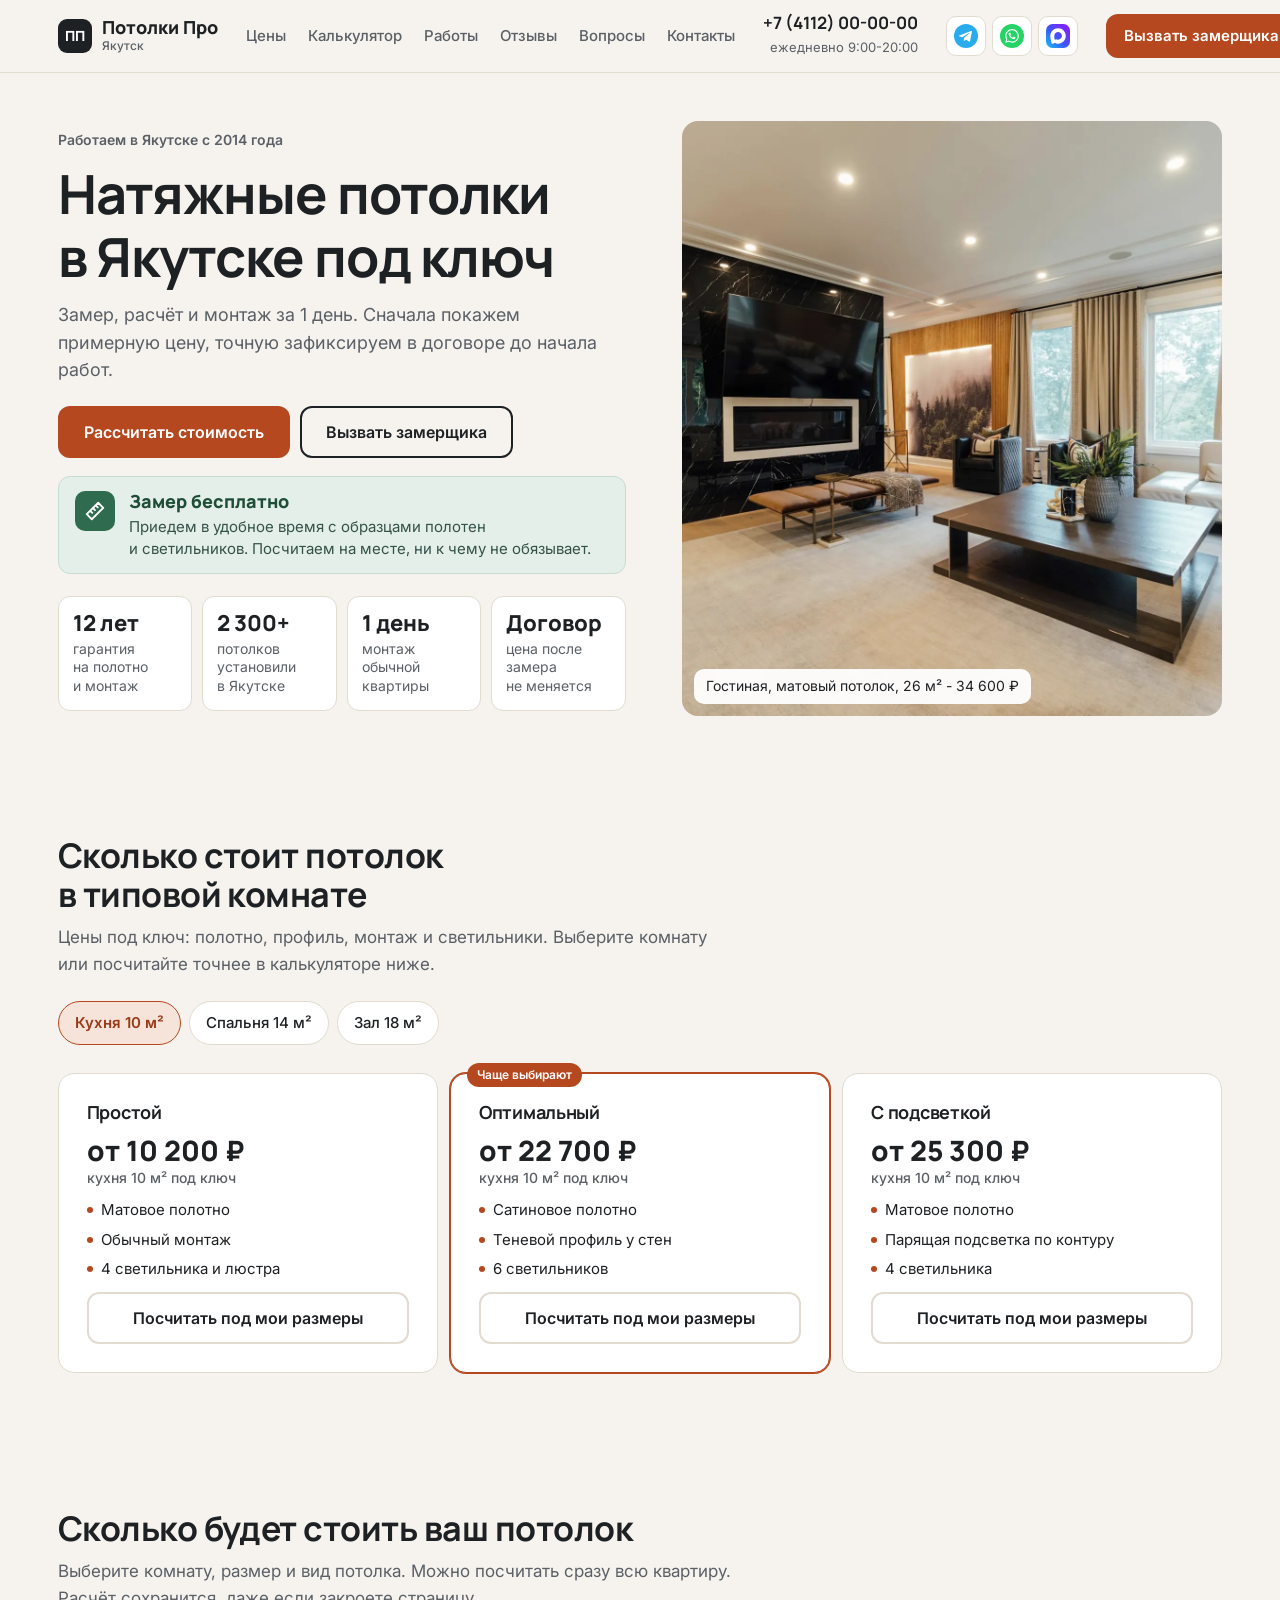
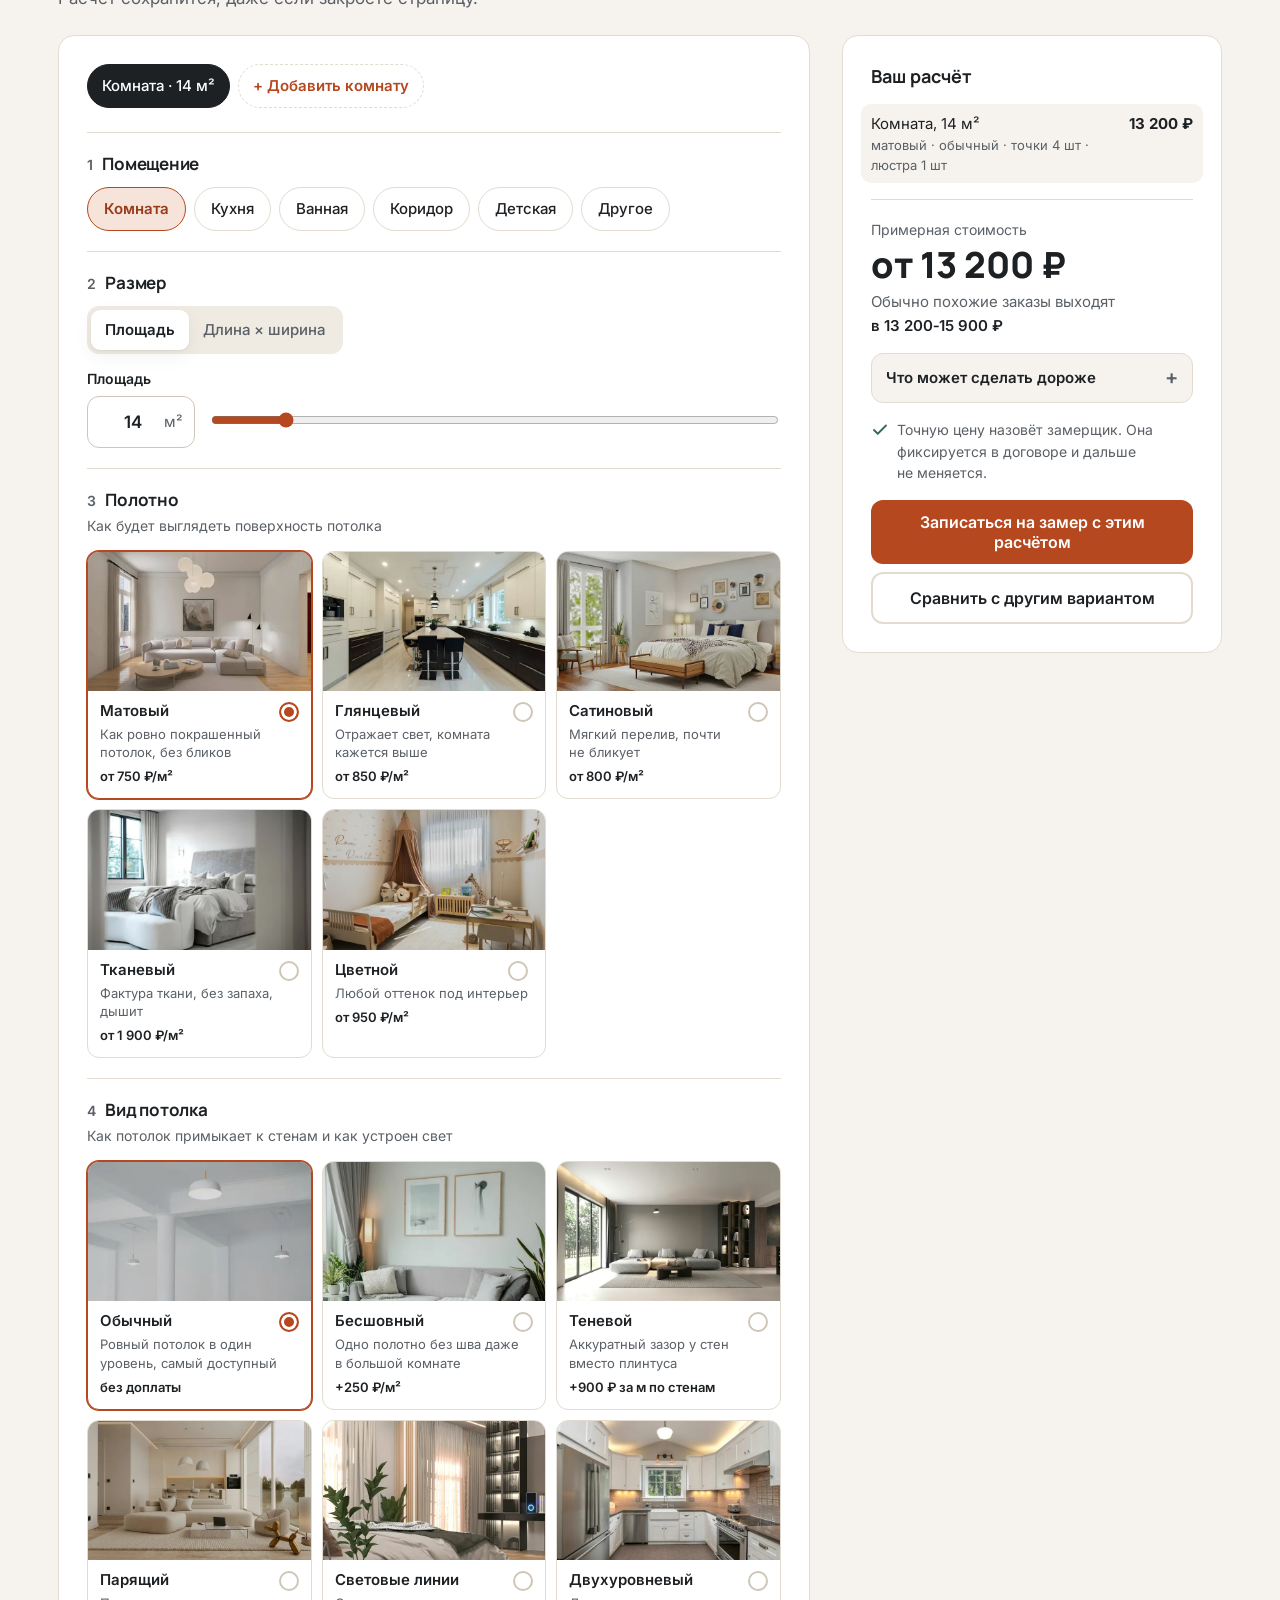
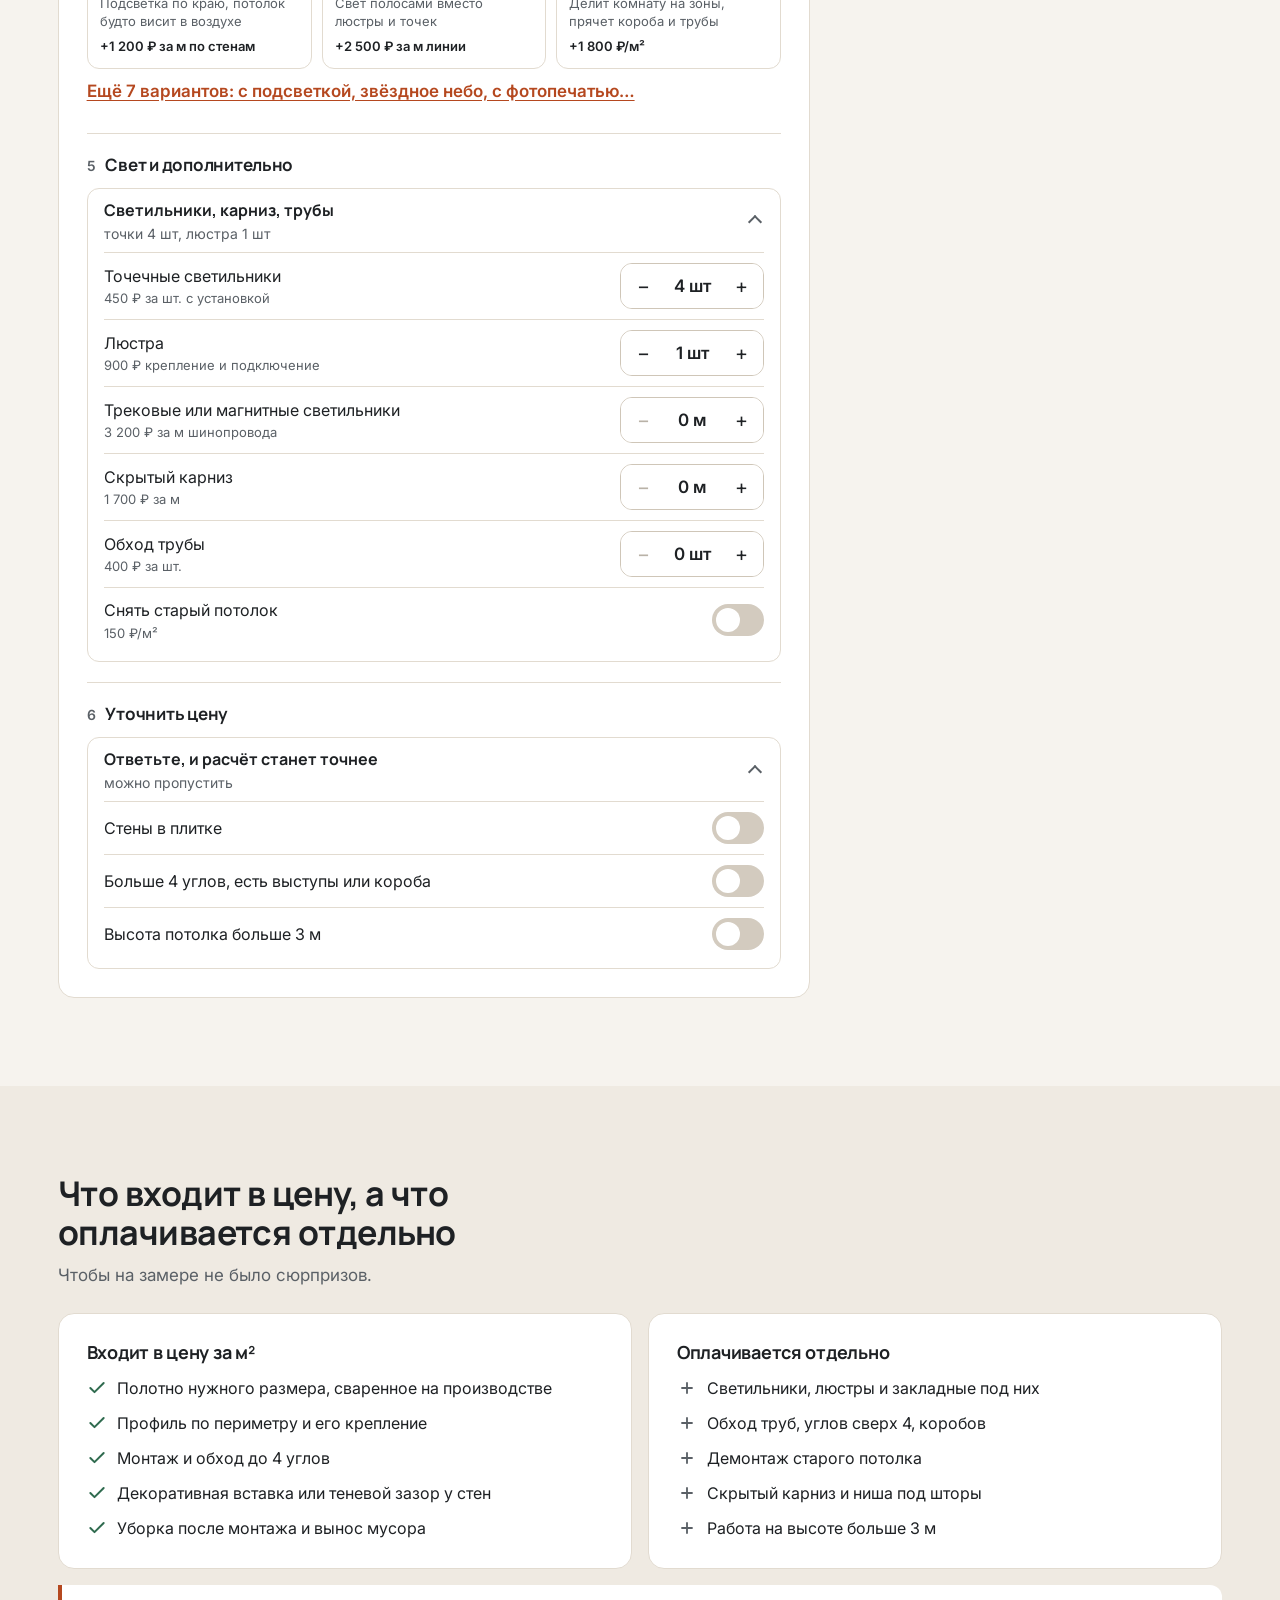
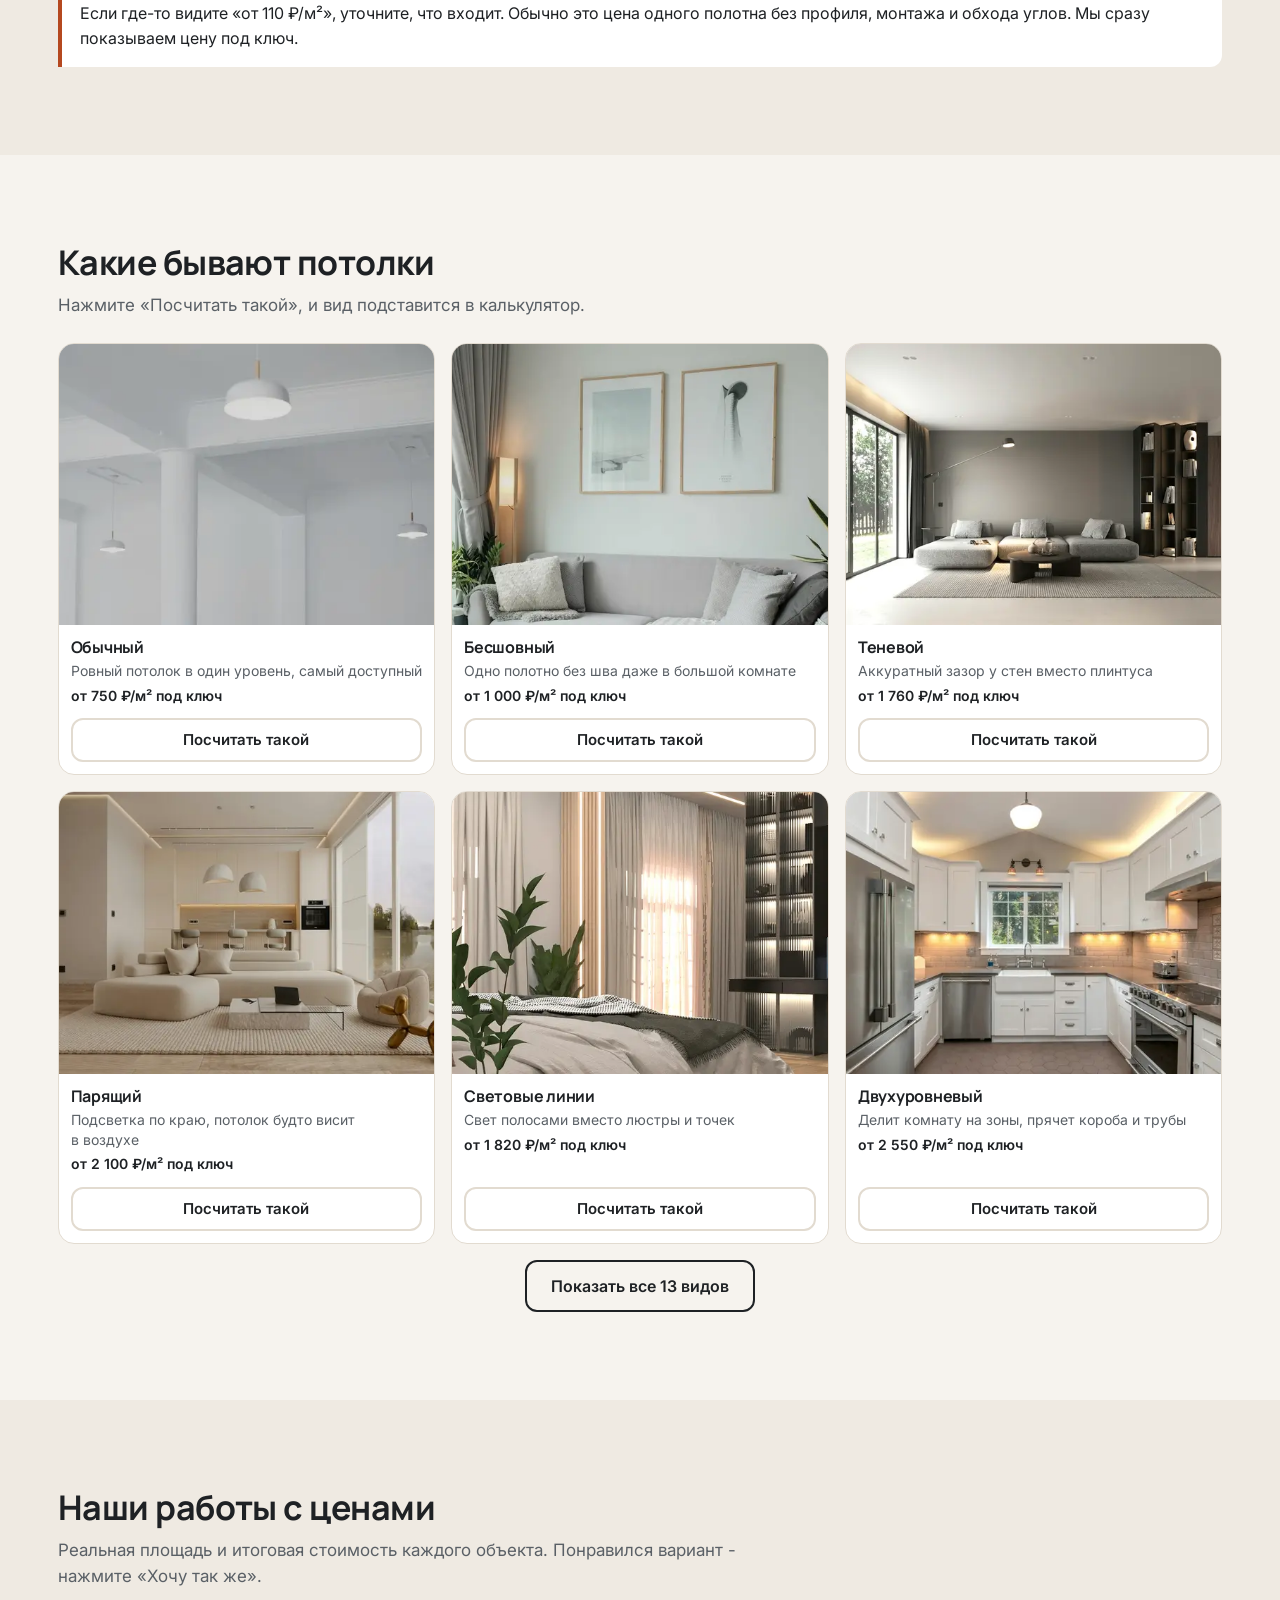
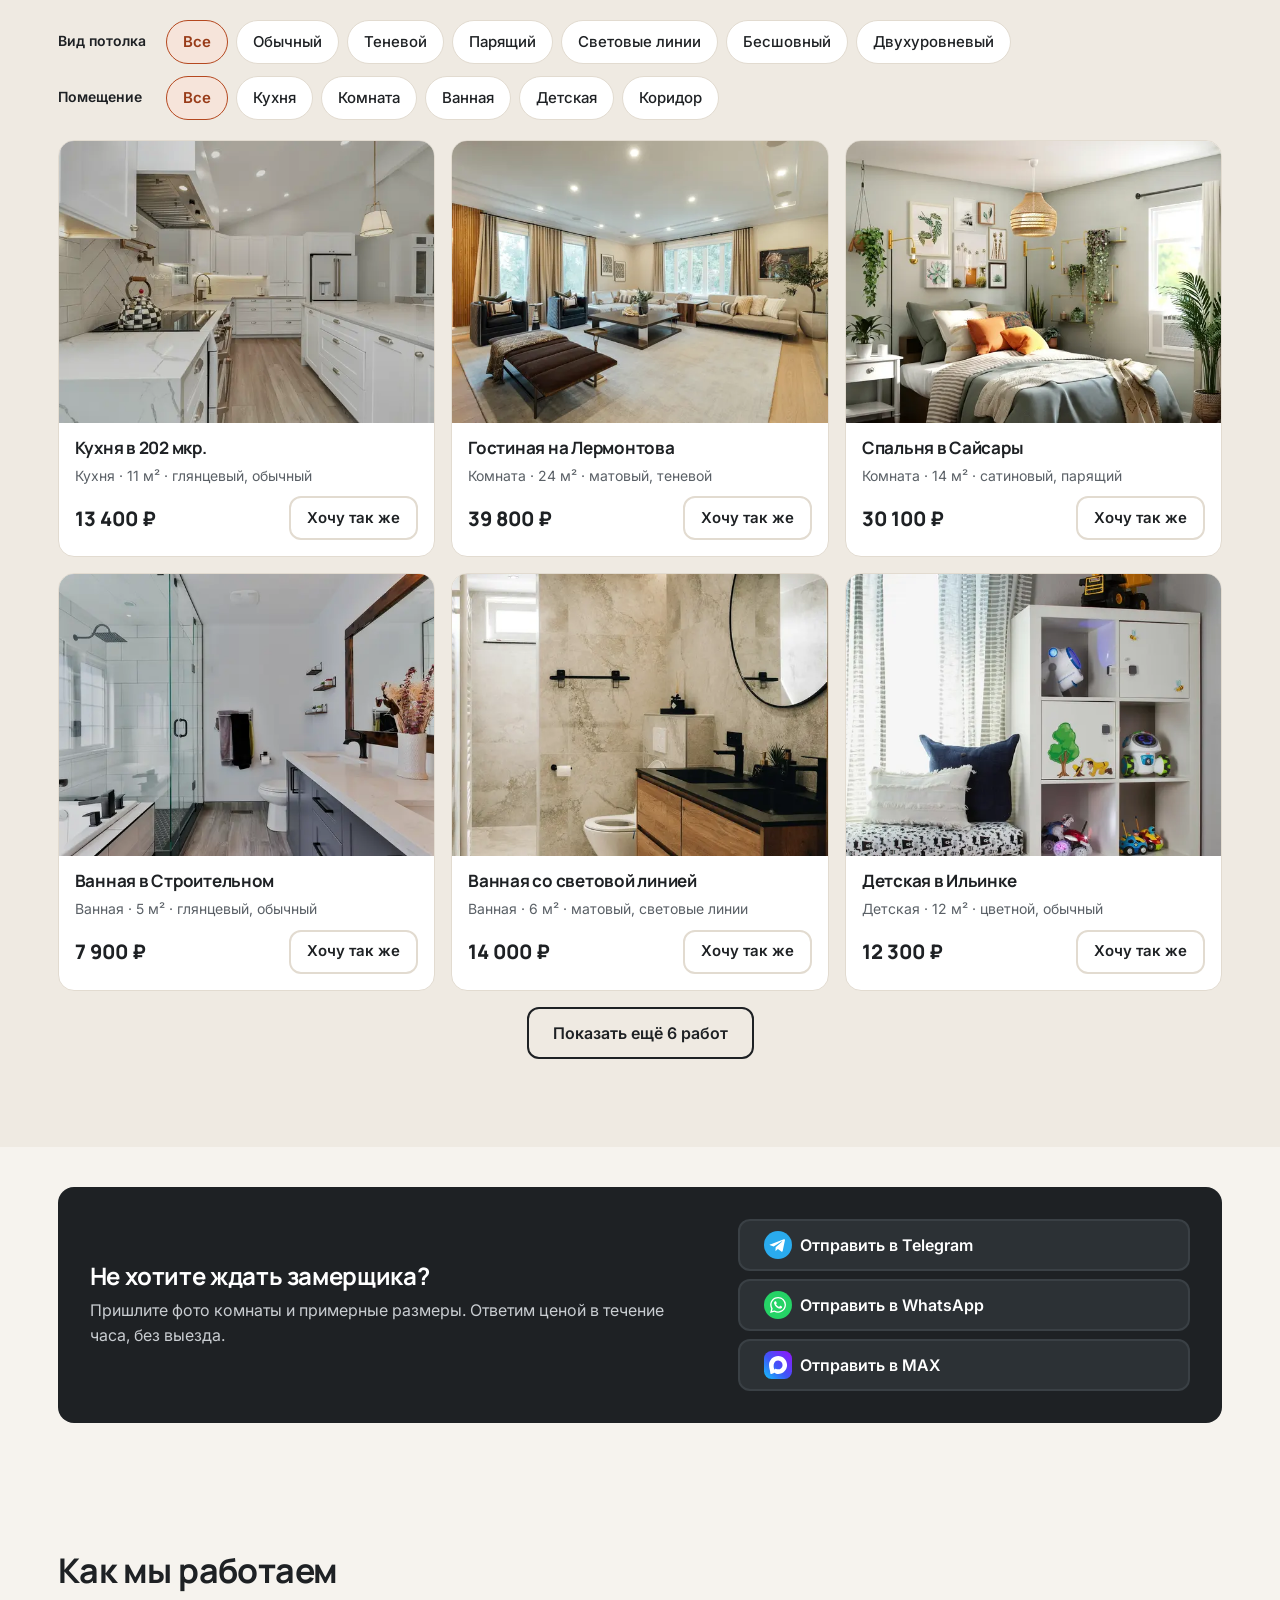
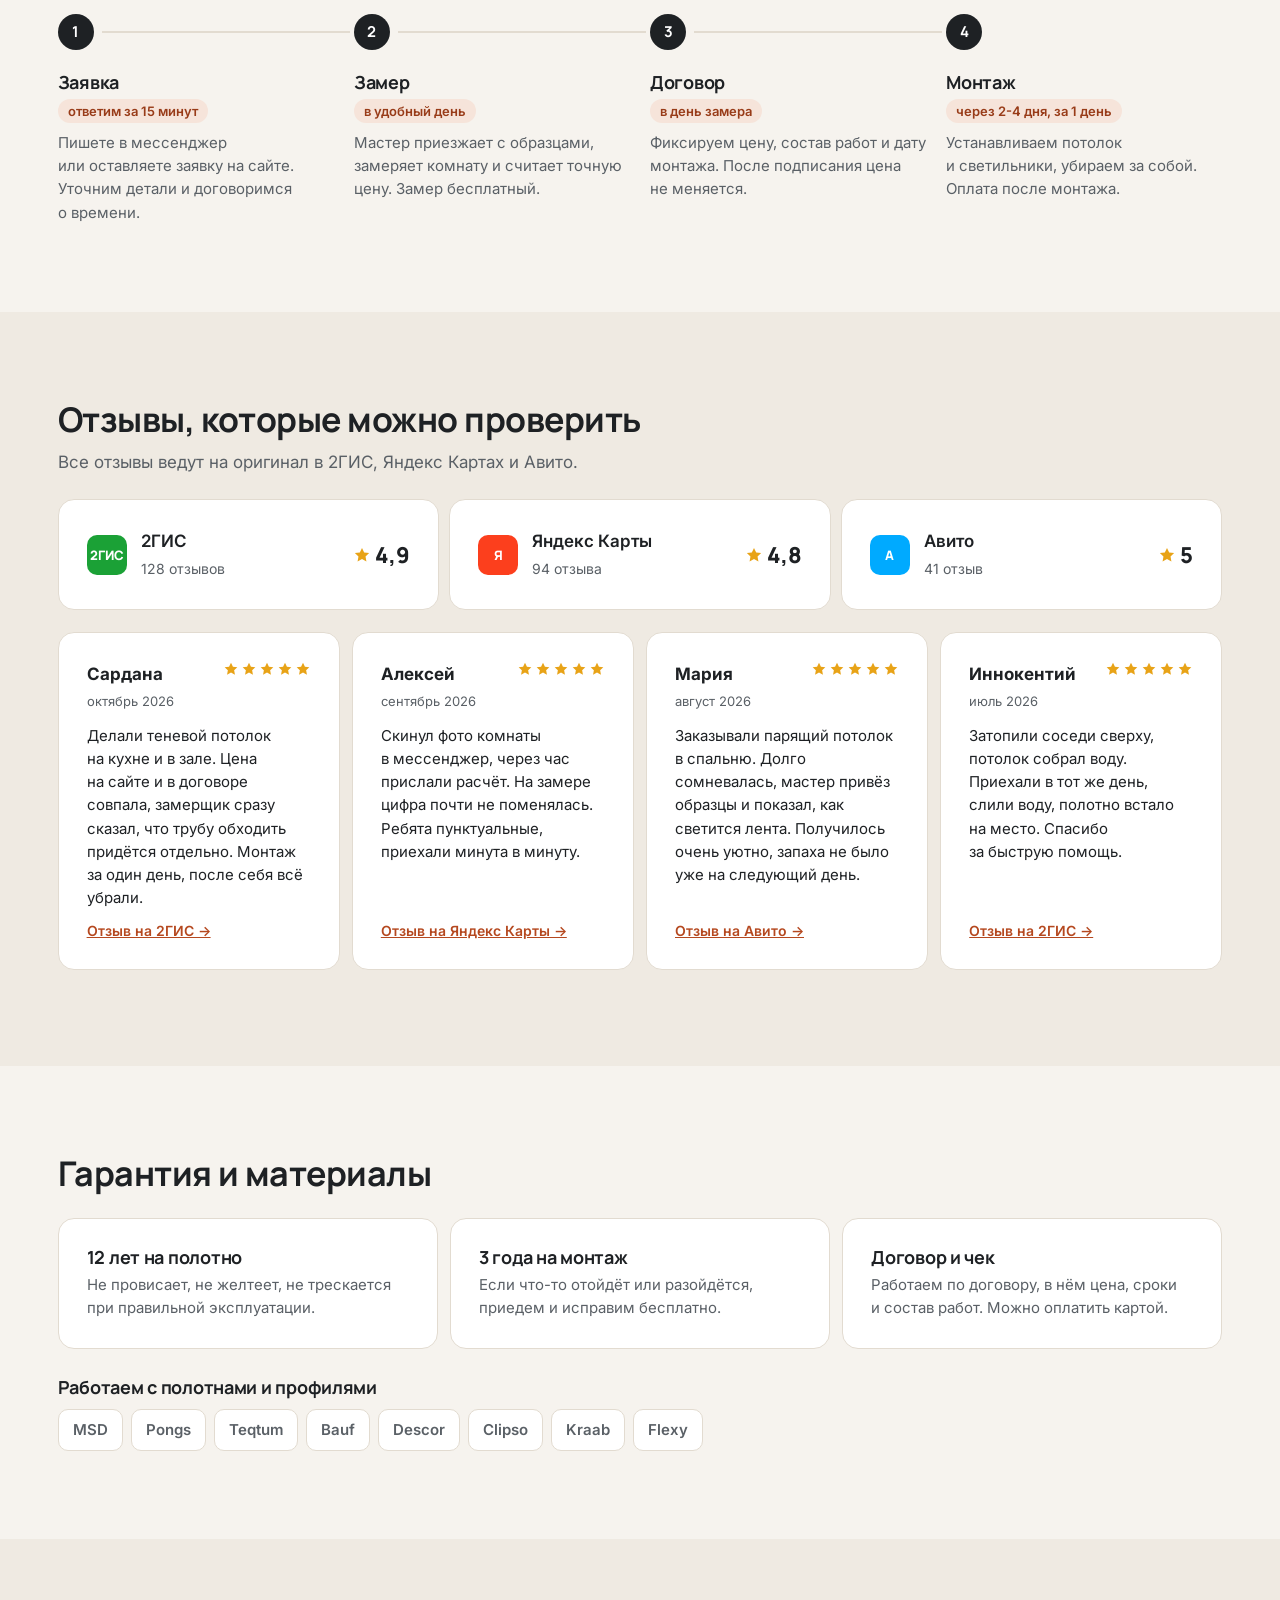
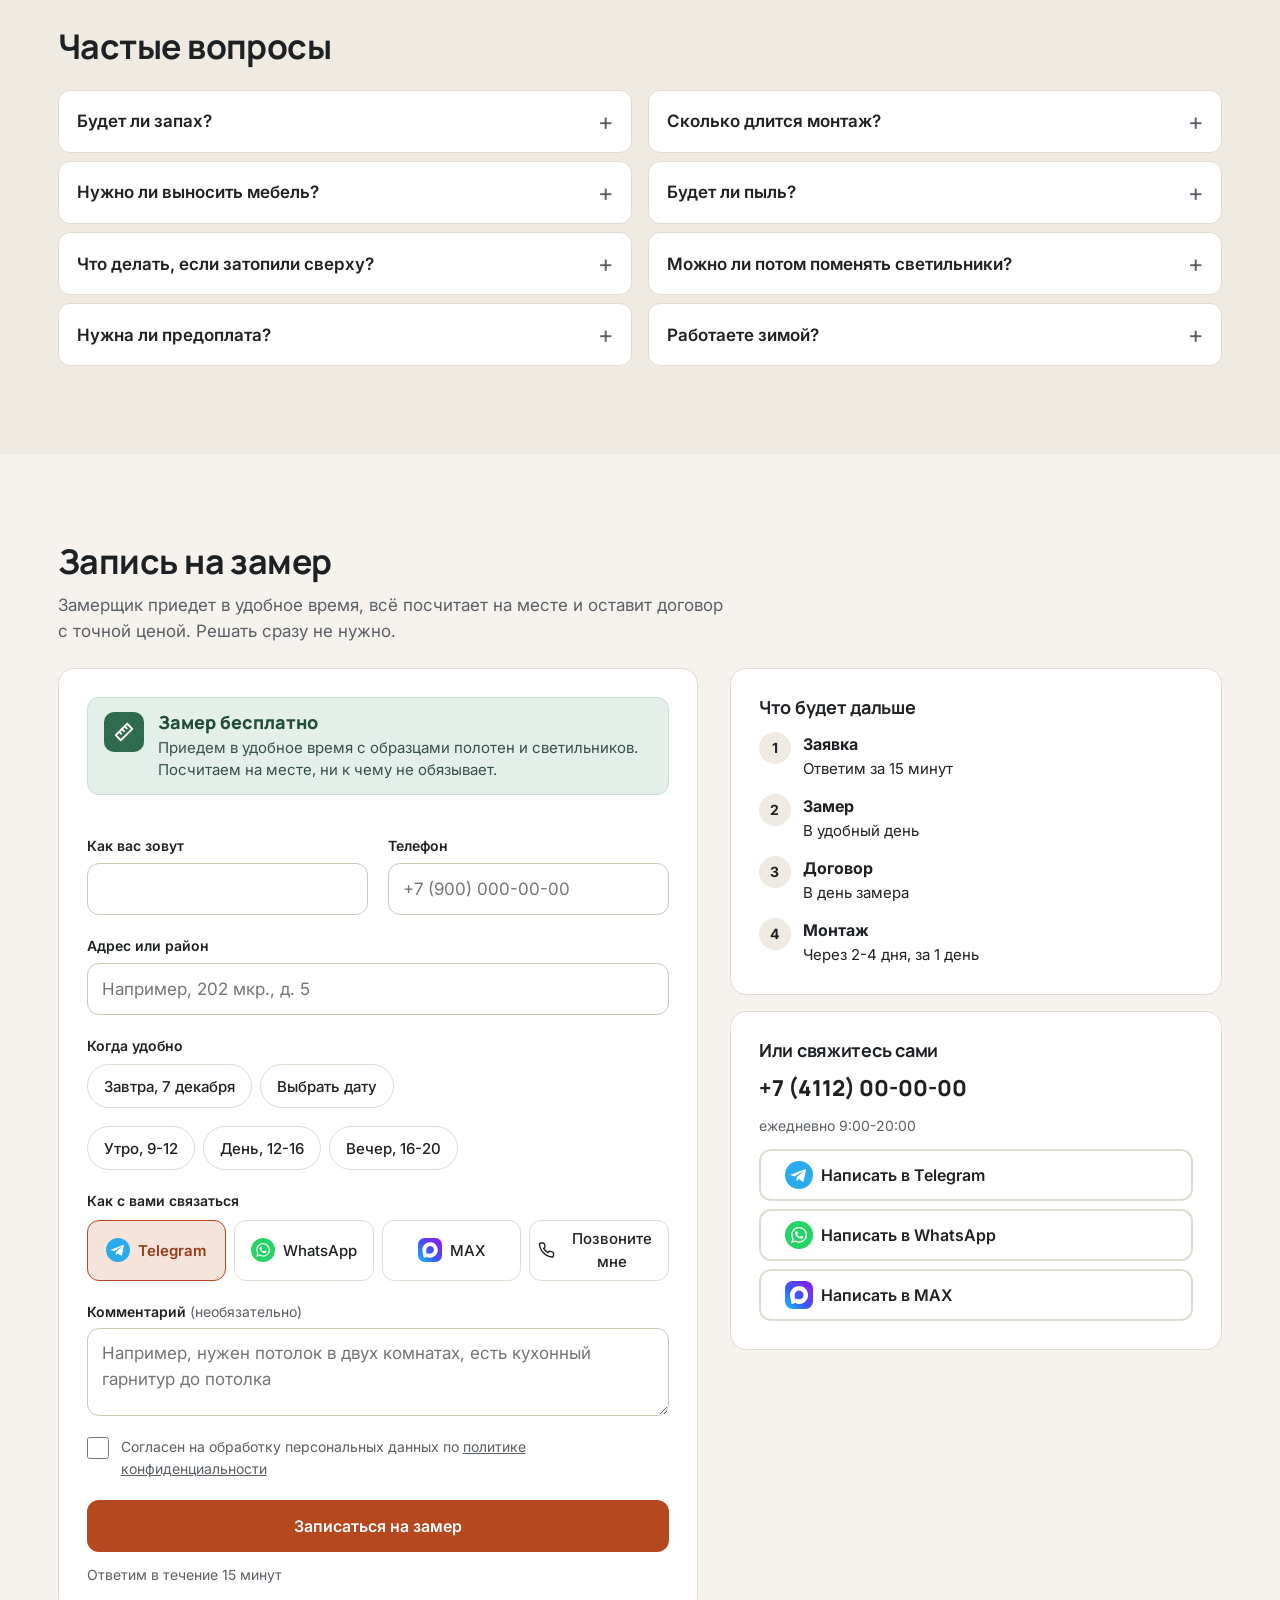
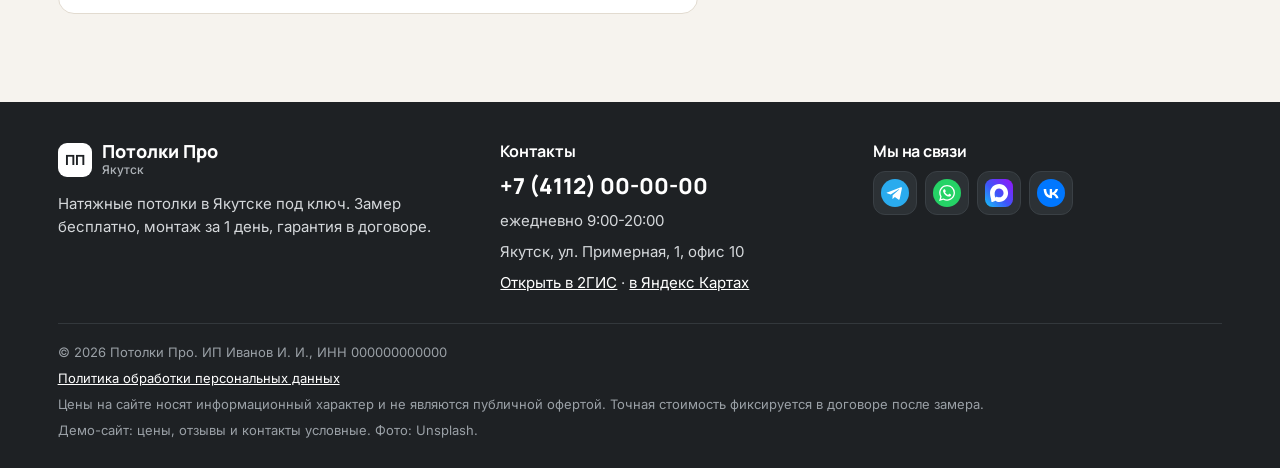
==== commit 3bc5bcc7: "ПК: контент на всю ширину, без пустых полей; версии файлов против кэша Co-Authored-By: Claude Opus 5" ====
--- a/index.html
+++ b/index.html
@@ -23,7 +23,7 @@
 <link rel="preconnect" href="https://fonts.gstatic.com" crossorigin>
 <link rel="preload" as="image" href="img/hero-800.webp" media="(max-width: 1023px)">
 <link rel="preload" as="image" href="img/hero-1400.webp" media="(min-width: 1024px)">
-<script src="config.js"></script>
+<script src="config.js?v=4"></script>
 <script>
   /* Цвета и шрифты из config.js применяем до отрисовки, чтобы не было мигания */
   (function () {
@@ -39,7 +39,7 @@
     document.head.appendChild(l);
   })();
 </script>
-<link rel="stylesheet" href="styles.css">
+<link rel="stylesheet" href="styles.css?v=4">
 </head>
 <body>
 <a class="skip" href="#calc">Перейти к калькулятору</a>
@@ -74,6 +74,6 @@
 <div class="toast" id="toast" role="status" aria-live="polite"></div>
 
 <noscript><p style="padding:20px;text-align:center">Для расчёта стоимости включите JavaScript или позвоните нам.</p></noscript>
-<script src="app.js" defer></script>
+<script src="app.js?v=4" defer></script>
 </body>
 </html>
--- a/styles.css
+++ b/styles.css
@@ -457,7 +457,7 @@
   .calc__result { position: sticky; top: calc(var(--header-h) + 20px); }
   /* полотна: 3 в ряд на всех ширинах, в 5 колонок текст не помещается */
   .booking { grid-template-columns: minmax(0, 1.3fr) minmax(0, 1fr); gap: 32px; }
-  .types { grid-template-columns: repeat(4, 1fr); }
+  .types { grid-template-columns: repeat(3, 1fr); }
   .works { grid-template-columns: repeat(3, 1fr); }
   .filters { grid-template-columns: auto 1fr; align-items: center; column-gap: 20px; }
   .filters .chips { margin-top: 6px; }
@@ -470,6 +470,27 @@
   .nav { gap: 16px; }
 }
 @media (min-width: 1280px) { h1 { font-size: 54px; } }
+/* Широкие мониторы: контент растёт вместе с экраном, без пустых полей по бокам */
+/* ПК: контент тянется на всю ширину экрана, поля по бокам 4-5 % */
+@media (min-width: 1280px) {
+  .cheap { max-width: none; }
+  .faq { max-width: none; grid-template-columns: 1fr 1fr; align-items: start; column-gap: 16px; }
+  .container { max-width: 1840px; padding: 0 clamp(40px, 4.5vw, 96px); }
+}
+@media (min-width: 1440px) {
+  h1 { font-size: 62px; }
+  .hero__media { aspect-ratio: 5 / 4; }
+  .hero__grid { gap: 80px; }
+  .hero__lead { font-size: 20px; }
+  .calc { grid-template-columns: minmax(0, 1fr) 420px; gap: 40px; }
+  .booking { gap: 48px; }
+  .section__head { max-width: 760px; }
+}
+@media (min-width: 1800px) {
+  body { font-size: 18px; }
+  h1 { font-size: 68px; }
+  .calc { grid-template-columns: minmax(0, 1fr) 460px; }
+}
 
 @media (prefers-reduced-motion: reduce) {
   *, *::before, *::after { transition: none !important; scroll-behavior: auto !important; }
